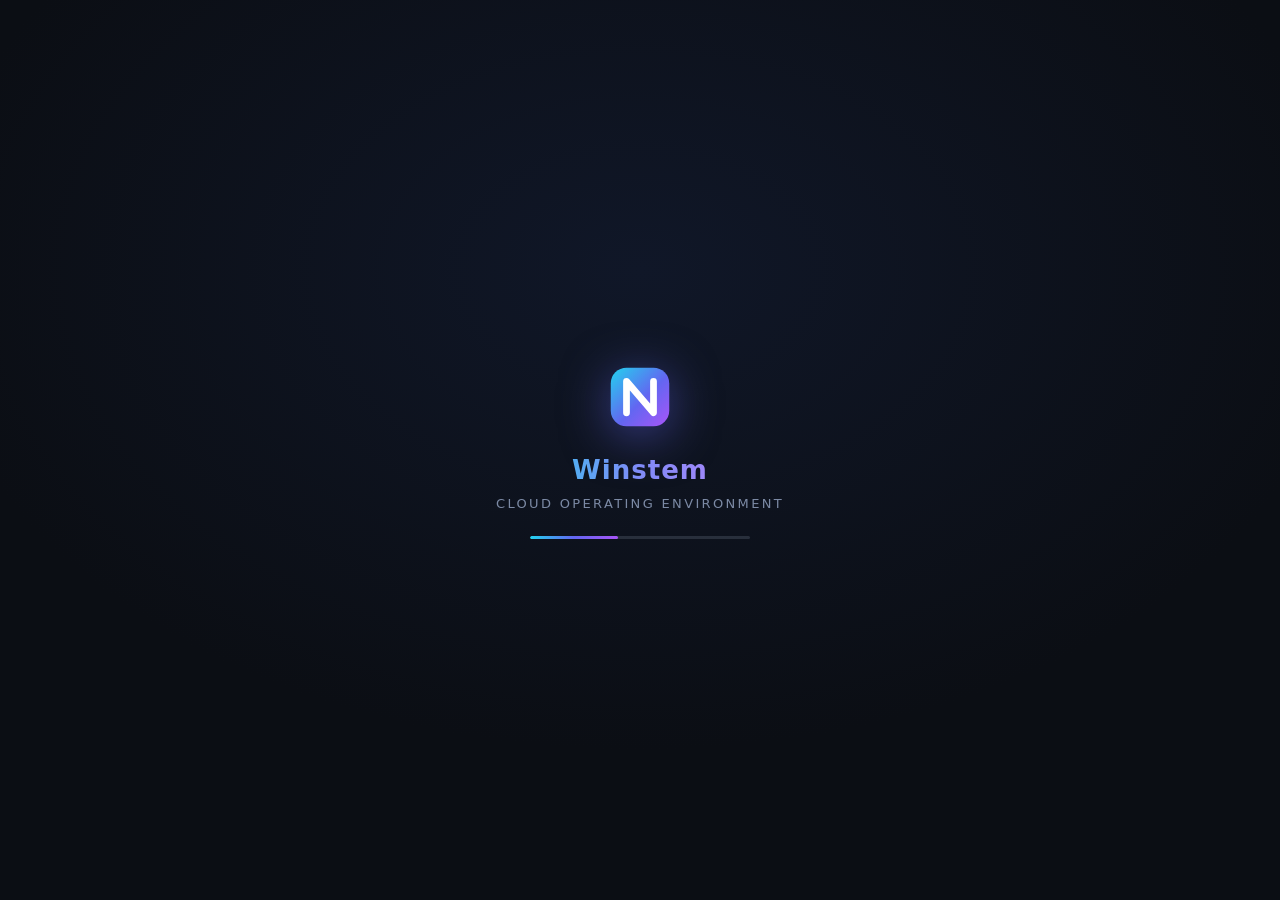
==== index.html @ 9272d093 "Winstem: cloud operating environment (v1.0.0)" ====
<!DOCTYPE html>
<html lang="en" data-theme="dark">
<head>
<meta charset="UTF-8">
<meta name="viewport" content="width=device-width, initial-scale=1.0, viewport-fit=cover">
<meta name="description" content="Winstem — a cloud operating environment running in your browser. Cloud storage, applications, files, settings and synchronization powered by Supabase.">
<meta name="theme-color" content="#0b0e14" id="meta-theme-color">
<title>Winstem — Cloud Operating Environment</title>

<link rel="manifest" href="manifest.json">
<link rel="icon" type="image/svg+xml" href="assets/icons/system/favicon.svg">
<link rel="apple-touch-icon" href="assets/icons/system/icon-192.png">
<meta name="apple-mobile-web-app-capable" content="yes">
<meta name="apple-mobile-web-app-status-bar-style" content="black-translucent">
<meta name="apple-mobile-web-app-title" content="Winstem">

<link rel="stylesheet" href="css/bootstrap.min.css">
<link rel="stylesheet" href="css/bootstrap-icons.css">
<link rel="stylesheet" href="css/winstem.css">
<link rel="stylesheet" href="css/desktop.css">
<link rel="stylesheet" href="css/windows.css">
<link rel="stylesheet" href="css/taskbar.css">
<link rel="stylesheet" href="css/file-manager.css">
<link rel="stylesheet" href="css/applications.css">
<link rel="stylesheet" href="css/settings.css">
<link rel="stylesheet" href="css/notifications.css">
<link rel="stylesheet" href="css/responsive.css">
</head>
<body>

<!-- ══════════════════ BOOT SPLASH ══════════════════ -->
<div id="boot-splash" aria-hidden="true">
  <div class="boot-splash-inner">
    <div class="boot-logo" id="boot-logo">
      <svg viewBox="0 0 64 64" width="72" height="72" role="img" aria-label="Winstem">
        <defs>
          <linearGradient id="boot-grad" x1="0" y1="0" x2="1" y2="1">
            <stop offset="0%" stop-color="#22d3ee"/>
            <stop offset="55%" stop-color="#6366f1"/>
            <stop offset="100%" stop-color="#a855f7"/>
          </linearGradient>
        </defs>
        <rect x="6" y="6" width="52" height="52" rx="14" fill="url(#boot-grad)"/>
        <path d="M20 46V18l24 28V18" fill="none" stroke="#fff" stroke-width="6" stroke-linecap="round" stroke-linejoin="round"/>
      </svg>
    </div>
    <div class="boot-title">Winstem</div>
    <div class="boot-sub">Cloud Operating Environment</div>
    <div class="boot-progress"><div class="boot-progress-bar"></div></div>
  </div>
</div>

<!-- ══════════════════ AUTH VIEW ══════════════════ -->
<div id="auth-view" class="hidden" role="main" aria-label="Winstem sign in">
  <div class="auth-backdrop">
    <div class="auth-card" role="dialog" aria-modal="true" aria-labelledby="auth-title">
      <div class="auth-brand">
        <svg viewBox="0 0 64 64" width="52" height="52" aria-hidden="true">
          <defs>
            <linearGradient id="auth-grad" x1="0" y1="0" x2="1" y2="1">
              <stop offset="0%" stop-color="#22d3ee"/>
              <stop offset="55%" stop-color="#6366f1"/>
              <stop offset="100%" stop-color="#a855f7"/>
            </linearGradient>
          </defs>
          <rect x="6" y="6" width="52" height="52" rx="14" fill="url(#auth-grad)"/>
          <path d="M20 46V18l24 28V18" fill="none" stroke="#fff" stroke-width="6" stroke-linecap="round" stroke-linejoin="round"/>
        </svg>
        <div>
          <div class="auth-name">Winstem</div>
          <div class="auth-tag">Cloud Operating Environment</div>
        </div>
      </div>

      <div id="auth-alert" class="auth-alert hidden" role="alert"></div>

      <!-- Login -->
      <form id="login-form" class="auth-pane" autocomplete="on">
        <h1 id="auth-title">Welcome back</h1>
        <p class="auth-hint">Sign in to access your cloud desktop</p>
        <div class="mb-3">
          <label class="form-label" for="login-email">Email address</label>
          <input type="email" class="form-control" id="login-email" placeholder="you@example.com" required autocomplete="email">
        </div>
        <div class="mb-3">
          <div class="d-flex justify-content-between align-items-center">
            <label class="form-label" for="login-password">Password</label>
            <button type="button" class="auth-link" id="login-forgot-link">Forgot password?</button>
          </div>
          <input type="password" class="form-control" id="login-password" placeholder="Your password" required autocomplete="current-password">
        </div>
        <button type="submit" class="btn btn-primary w-100 btn-auth" id="login-submit">
          <span class="btn-label">Sign in</span><span class="spinner-border spinner-border-sm d-none"></span>
        </button>
        <p class="auth-switch">New to Winstem? <button type="button" class="auth-link" data-auth-pane="register-form">Create an account</button></p>
      </form>

      <!-- Register -->
      <form id="register-form" class="auth-pane hidden" autocomplete="on">
        <h1>Create your account</h1>
        <p class="auth-hint">Your cloud workspace, on every device</p>
        <div class="mb-3">
          <label class="form-label" for="reg-username">Username</label>
          <input type="text" class="form-control" id="reg-username" placeholder="e.g. ada" minlength="3" maxlength="24" pattern="[a-zA-Z0-9_.-]+" required autocomplete="username">
          <div class="form-text">3–24 characters: letters, numbers, . _ -</div>
        </div>
        <div class="mb-3">
          <label class="form-label" for="reg-email">Email address</label>
          <input type="email" class="form-control" id="reg-email" placeholder="you@example.com" required autocomplete="email">
        </div>
        <div class="mb-3">
          <label class="form-label" for="reg-password">Password</label>
          <input type="password" class="form-control" id="reg-password" placeholder="At least 8 characters" minlength="8" required autocomplete="new-password">
        </div>
        <div class="mb-3">
          <label class="form-label" for="reg-confirm">Confirm password</label>
          <input type="password" class="form-control" id="reg-confirm" placeholder="Repeat your password" minlength="8" required autocomplete="new-password">
        </div>
        <button type="submit" class="btn btn-primary w-100 btn-auth" id="register-submit">
          <span class="btn-label">Create account</span><span class="spinner-border spinner-border-sm d-none"></span>
        </button>
        <p class="auth-switch">Already have an account? <button type="button" class="auth-link" data-auth-pane="login-form">Sign in</button></p>
      </form>

      <!-- Forgot password -->
      <form id="forgot-form" class="auth-pane hidden">
        <h1>Reset your password</h1>
        <p class="auth-hint">We'll email you a link to create a new password.</p>
        <div class="mb-3">
          <label class="form-label" for="forgot-email">Email address</label>
          <input type="email" class="form-control" id="forgot-email" placeholder="you@example.com" required autocomplete="email">
        </div>
        <button type="submit" class="btn btn-primary w-100 btn-auth" id="forgot-submit">
          <span class="btn-label">Send reset link</span><span class="spinner-border spinner-border-sm d-none"></span>
        </button>
        <p class="auth-switch"><button type="button" class="auth-link" data-auth-pane="login-form">Back to sign in</button></p>
      </form>

      <!-- Reset password (from email link) -->
      <form id="reset-form" class="auth-pane hidden">
        <h1>Choose a new password</h1>
        <p class="auth-hint">Enter a new password for your account.</p>
        <div class="mb-3">
          <label class="form-label" for="reset-password">New password</label>
          <input type="password" class="form-control" id="reset-password" placeholder="At least 8 characters" minlength="8" required autocomplete="new-password">
        </div>
        <div class="mb-3">
          <label class="form-label" for="reset-confirm">Confirm new password</label>
          <input type="password" class="form-control" id="reset-confirm" placeholder="Repeat password" minlength="8" required autocomplete="new-password">
        </div>
        <button type="submit" class="btn btn-primary w-100 btn-auth" id="reset-submit">
          <span class="btn-label">Update password</span><span class="spinner-border spinner-border-sm d-none"></span>
        </button>
      </form>

      <div class="auth-footer">
        <span id="auth-offline-badge" class="badge text-bg-secondary d-none"><i class="bi bi-wifi-off"></i> Offline</span>
        <span class="auth-version">Winstem v1.0.0</span>
      </div>
    </div>
  </div>
</div>

<!-- ══════════════════ SHARE VIEW ══════════════════ -->
<div id="share-view" class="hidden" role="main" aria-label="Shared file">
  <div class="share-backdrop">
    <div class="share-card">
      <div id="share-body" class="share-body">
        <div class="share-loading text-center p-5">
          <div class="spinner-border text-primary" role="status"><span class="visually-hidden">Loading…</span></div>
        </div>
      </div>
    </div>
  </div>
</div>

<!-- ══════════════════ OPERATING SYSTEM ══════════════════ -->
<div id="os" class="hidden">
  <!-- Desktop -->
  <div id="desktop" role="application" aria-label="Winstem desktop">
    <div id="desktop-icons" class="desktop-icons" aria-label="Desktop icons"></div>
    <div id="desktop-selection" class="desktop-selection hidden"></div>
    <div id="desktop-status" class="desktop-status hidden">
      <span id="desktop-status-text">Synchronizing with cloud…</span>
    </div>
  </div>

  <!-- Window layer -->
  <div id="windows-layer"></div>

  <!-- Snap guides -->
  <div id="snap-guide-left" class="snap-guide hidden"></div>
  <div id="snap-guide-right" class="snap-guide hidden"></div>

  <!-- ═══════════════ TASKBAR ═══════════════ -->
  <div id="taskbar" role="toolbar" aria-label="Taskbar">
    <div class="taskbar-left">
      <button id="start-btn" class="taskbar-btn taskbar-start" aria-label="Start" aria-haspopup="menu">
        <svg viewBox="0 0 64 64" width="26" height="26" aria-hidden="true">
          <defs><linearGradient id="start-grad" x1="0" y1="0" x2="1" y2="1">
            <stop offset="0%" stop-color="#22d3ee"/><stop offset="55%" stop-color="#6366f1"/><stop offset="100%" stop-color="#a855f7"/>
          </linearGradient></defs>
          <rect x="6" y="6" width="52" height="52" rx="14" fill="url(#start-grad)"/>
          <path d="M20 46V18l24 28V18" fill="none" stroke="#fff" stroke-width="6" stroke-linecap="round" stroke-linejoin="round"/>
        </svg>
      </button>
      <button id="taskbar-search-btn" class="taskbar-search-btn" aria-label="Search">
        <i class="bi bi-search"></i><span class="taskbar-search-text">Search</span>
        <kbd class="taskbar-search-kbd" id="search-kbd-hint">Ctrl K</kbd>
      </button>
      <div id="taskbar-pinned" class="taskbar-pinned" role="list" aria-label="Pinned applications"></div>
    </div>
    <div id="taskbar-windows" class="taskbar-windows" role="list" aria-label="Open windows"></div>
    <div class="taskbar-right">
      <div id="tray-actions" class="taskbar-tray">
        <button id="tray-sync" class="tray-item" aria-label="Cloud sync status" title="Cloud sync">
          <i class="bi bi-cloud-check" id="tray-sync-icon"></i>
        </button>
        <button id="tray-network" class="tray-item" aria-label="Network status" title="Online">
          <i class="bi bi-wifi" id="tray-network-icon"></i>
        </button>
        <button id="notif-btn" class="tray-item position-relative" aria-label="Notifications" title="Notifications">
          <i class="bi bi-bell"></i>
          <span id="notif-badge" class="notif-badge hidden">0</span>
        </button>
        <button id="quick-settings-btn" class="tray-item" aria-label="Quick settings" title="Quick settings">
          <i class="bi bi-brightness-high-fill" id="quick-settings-icon"></i>
        </button>
      </div>
      <button id="tray-clock" class="tray-clock" aria-label="Clock">
        <div class="tray-time" id="tray-time">12:00 AM</div>
        <div class="tray-date" id="tray-date">—</div>
      </button>
      <button id="user-btn" class="tray-user" aria-label="User menu" aria-haspopup="menu">
        <span id="user-avatar" class="user-avatar user-avatar-placeholder"><i class="bi bi-person-fill"></i></span>
      </button>
    </div>
  </div>

  <!-- Quick settings panel -->
  <div id="quick-panel" class="quick-panel hidden" role="dialog" aria-label="Quick settings">
    <div class="quick-section">
      <div class="quick-row">
        <span class="quick-label"><i class="bi bi-moon-stars"></i> Appearance</span>
        <div class="btn-group btn-group-sm" role="group" aria-label="Theme">
          <button class="btn btn-outline-secondary quick-theme" data-theme-opt="light" aria-label="Light theme"><i class="bi bi-sun"></i></button>
          <button class="btn btn-outline-secondary quick-theme" data-theme-opt="dark" aria-label="Dark theme"><i class="bi bi-moon"></i></button>
          <button class="btn btn-outline-secondary quick-theme" data-theme-opt="system" aria-label="System theme"><i class="bi bi-circle-half"></i></button>
        </div>
      </div>
      <div class="quick-row">
        <span class="quick-label"><i class="bi bi-brightness-high"></i> UI scale</span>
        <input type="range" class="form-range quick-scale" id="quick-scale" min="0.85" max="1.25" step="0.05" aria-label="Interface scale">
      </div>
      <div class="quick-row">
        <span class="quick-label"><i class="bi bi-wifi"></i> Network</span>
        <span class="quick-value" id="quick-network-value">Online</span>
      </div>
      <div class="quick-row">
        <span class="quick-label"><i class="bi bi-cloud"></i> Cloud sync</span>
        <span class="quick-value" id="quick-sync-value">Idle</span>
      </div>
    </div>
    <button id="quick-all-settings" class="quick-footer">All settings <i class="bi bi-chevron-right"></i></button>
  </div>

  <!-- Start menu -->
  <div id="startmenu" class="startmenu hidden" role="menu" aria-label="Start menu">
    <div class="start-search">
      <i class="bi bi-search"></i>
      <input type="text" id="start-search-input" placeholder="Search apps, files, settings…" aria-label="Search" autocomplete="off">
    </div>
    <div class="start-body">
      <div class="start-section">
        <div class="start-section-title">Pinned</div>
        <div id="start-pinned" class="start-pinned"></div>
      </div>
      <div class="start-section">
        <div class="start-section-title">All apps</div>
        <div id="start-apps" class="start-apps"></div>
      </div>
    </div>
    <div class="start-footer">
      <div class="start-user">
        <span id="start-user-avatar" class="user-avatar user-avatar-placeholder"><i class="bi bi-person-fill"></i></span>
        <span id="start-username">User</span>
      </div>
      <div class="start-footer-actions">
        <button class="taskbar-btn" id="start-power-btn" aria-label="Power" title="Power">
          <i class="bi bi-power"></i>
        </button>
      </div>
    </div>
  </div>

  <!-- Power menu -->
  <div id="power-menu" class="power-menu hidden" role="menu" aria-label="Power options">
    <button class="power-item" data-power="lock"><i class="bi bi-lock"></i> Lock screen</button>
    <button class="power-item" data-power="signout"><i class="bi bi-box-arrow-right"></i> Sign out</button>
    <button class="power-item" data-power="refresh"><i class="bi bi-arrow-clockwise"></i> Reload desktop</button>
  </div>

  <!-- Launcher overlay -->
  <div id="launcher" class="launcher hidden" role="dialog" aria-modal="true" aria-label="Application launcher">
    <div class="launcher-search">
      <i class="bi bi-search"></i>
      <input type="text" id="launcher-input" placeholder="Type to search apps…" autocomplete="off" aria-label="Search applications">
    </div>
    <div class="launcher-grid" id="launcher-grid"></div>
  </div>

  <!-- Notification center -->
  <div id="notif-center" class="notif-center hidden" role="dialog" aria-label="Notification center">
    <div class="notif-center-header">
      <span>Notifications</span>
      <button class="notif-clear" id="notif-clear-all" aria-label="Clear all"><i class="bi bi-trash"></i></button>
    </div>
    <div id="notif-center-list" class="notif-center-list"></div>
  </div>

  <!-- User menu -->
  <div id="user-menu" class="user-menu hidden" role="menu" aria-label="User menu">
    <div class="user-menu-header">
      <span id="user-menu-avatar" class="user-avatar user-avatar-placeholder"><i class="bi bi-person-fill"></i></span>
      <div>
        <div id="user-menu-name">User</div>
        <div id="user-menu-email" class="user-menu-email">—</div>
      </div>
    </div>
    <div class="user-menu-item" data-um="profile"><i class="bi bi-person-gear"></i> Account settings</div>
    <div class="user-menu-item" data-um="appearance"><i class="bi bi-palette"></i> Personalization</div>
    <div class="user-menu-item" data-um="storage"><i class="bi bi-hdd"></i> Storage</div>
    <div class="user-menu-item" data-um="lock"><i class="bi bi-lock"></i> Lock</div>
    <div class="user-menu-item danger" data-um="signout"><i class="bi bi-box-arrow-right"></i> Sign out</div>
  </div>

  <!-- Context menu -->
  <div id="contextmenu" class="context-menu hidden" role="menu"></div>

  <!-- Universal search overlay -->
  <div id="search-overlay" class="search-overlay hidden" role="presentation"></div>
</div>

<!-- Lock screen -->
<div id="lock-screen" class="lock-screen hidden" role="dialog" aria-modal="true" aria-label="Lock screen">
  <div class="lock-inner">
    <div class="lock-logo">
      <svg viewBox="0 0 64 64" width="56" height="56" aria-hidden="true"><defs><linearGradient id="lock-g" x1="0" y1="0" x2="1" y2="1"><stop offset="0%" stop-color="#22d3ee"/><stop offset="55%" stop-color="#6366f1"/><stop offset="100%" stop-color="#a855f7"/></linearGradient></defs><rect x="6" y="6" width="52" height="52" rx="14" fill="url(#lock-g)"/><path d="M20 46V18l24 28V18" fill="none" stroke="#fff" stroke-width="6" stroke-linecap="round" stroke-linejoin="round"/></svg>
    </div>
    <div class="lock-time" id="lock-time">--:--</div>
    <div class="lock-date" id="lock-date">—</div>
    <div class="lock-input-row">
      <input type="password" id="lock-password" class="form-control lock-input" placeholder="Press Enter or click to unlock" aria-label="Unlock">
      <button class="btn btn-light lock-unlock-btn" id="lock-unlock" aria-label="Unlock"><i class="bi bi-arrow-right"></i></button>
    </div>
  </div>
</div>

<!-- Global toast container (works on auth screens too) -->
<div id="toast-container" class="toast-container-winstem" aria-live="polite" aria-atomic="false"></div>

<!-- Bootstrap modal root -->
<div id="modal-root"></div>

<!-- Optional local override config (gitignored). Loaded before config.js is read. -->
<script>
(function () {
  try {
    var s = document.createElement("script");
    s.src = "js/config.local.js";
    s.onerror = function () { /* optional — file may not exist */ };
    document.head.appendChild(s);
  } catch (e) { /* ignore */ }
})();
</script>

<script src="js/config.js"></script>
<script src="js/utils.js"></script>
<script src="js/filetypes.js"></script>
<script src="js/database.js"></script>
<script src="js/notifications.js"></script>
<script src="js/themes.js"></script>
<script src="js/auth.js"></script>
<script src="js/storage.js"></script>
<script src="js/filesystem.js"></script>
<script src="js/sharing.js"></script>
<script src="js/windows.js"></script>
<script src="js/desktop.js"></script>
<script src="js/taskbar.js"></script>
<script src="js/launcher.js"></script>
<script src="js/applications.js"></script>
<script src="js/apps/calculator.js"></script>
<script src="js/apps/editor.js"></script>
<script src="js/apps/media.js"></script>
<script src="js/apps/viewers.js"></script>
<script src="js/apps/notes.js"></script>
<script src="js/apps/files.js"></script>
<script src="js/settings.js"></script>
<script src="js/search.js"></script>
<script src="js/shortcuts.js"></script>
<script src="js/app.js"></script>
</body>
</html>
---- css/winstem.css ----
/* ═══════════════════════════════════════════════════════════
   WINSTEM — Core Design System
   Tokens, themes, base UI, boot splash, auth, share & lock
   screens, context menus, modals, scrollbars.
   ═══════════════════════════════════════════════════════════ */

/* ── Design tokens ────────────────────────────────────────── */
:root {
  --ui-scale: 1;
  --accent: #4f8cff;
  --accent-rgb: 79, 140, 255;
  --accent-soft: rgba(79, 140, 255, 0.14);
  --radius-sm: 6px;
  --radius-md: 10px;
  --radius-lg: 14px;
  --anim-enabled: 1;
  --font-ui: "Segoe UI", system-ui, -apple-system, "Helvetica Neue", Arial, sans-serif;
  --font-mono: "Cascadia Code", "JetBrains Mono", Consolas, "SF Mono", Menlo, monospace;
  --taskbar-h: 48px;
}

/* Light theme */
html[data-theme="light"] {
  --bg: #eef1f6;
  --bg-2: #e3e8f0;
  --surface: rgba(255, 255, 255, 0.92);
  --surface-solid: #ffffff;
  --surface-2: #f3f5f9;
  --text: #1b2433;
  --text-2: #5a6577;
  --text-3: #8a94a6;
  --border: rgba(23, 37, 84, 0.12);
  --border-strong: rgba(23, 37, 84, 0.2);
  --shadow: 0 12px 32px rgba(15, 23, 42, 0.12), 0 2px 8px rgba(15, 23, 42, 0.08);
  --shadow-lg: 0 24px 60px rgba(15, 23, 42, 0.18);
  --glass: rgba(255, 255, 255, 0.72);
  --glass-border: rgba(255, 255, 255, 0.6);
  --hover: rgba(15, 23, 42, 0.06);
  --active: rgba(15, 23, 42, 0.1);
  --taskbar-bg: rgba(238, 241, 246, 0.82);
  --scrim: rgba(15, 23, 42, 0.35);
  --danger: #e11d48;
  --success: #059669;
  --warning: #d97706;
  --code-bg: #f4f6fa;
}

/* Dark theme */
html[data-theme="dark"] {
  --bg: #0b0e14;
  --bg-2: #0f1420;
  --surface: rgba(24, 30, 43, 0.92);
  --surface-solid: #181e2b;
  --surface-2: #1e2634;
  --text: #e7ecf3;
  --text-2: #9aa6b8;
  --text-3: #67748a;
  --border: rgba(148, 163, 184, 0.14);
  --border-strong: rgba(148, 163, 184, 0.26);
  --shadow: 0 12px 32px rgba(0, 0, 0, 0.45), 0 2px 8px rgba(0, 0, 0, 0.35);
  --shadow-lg: 0 24px 60px rgba(0, 0, 0, 0.55);
  --glass: rgba(20, 26, 38, 0.72);
  --glass-border: rgba(148, 163, 184, 0.16);
  --hover: rgba(148, 163, 184, 0.1);
  --active: rgba(148, 163, 184, 0.16);
  --taskbar-bg: rgba(11, 14, 20, 0.78);
  --scrim: rgba(0, 0, 0, 0.55);
  --danger: #fb7185;
  --success: #34d399;
  --warning: #fbbf24;
  --code-bg: #141a26;
}

/* ── Base ─────────────────────────────────────────────────── */
* { box-sizing: border-box; }

html, body {
  height: 100%;
  margin: 0;
  padding: 0;
  overflow: hidden;
  font-family: var(--font-ui);
  font-size: calc(14px * var(--ui-scale));
  color: var(--text);
  background: var(--bg);
  -webkit-font-smoothing: antialiased;
  text-rendering: optimizeLegibility;
}

.hidden { display: none !important; }

::selection { background: rgba(var(--accent-rgb), 0.3); }

button {
  font-family: inherit;
  cursor: pointer;
}
button:focus-visible, a:focus-visible, input:focus-visible, textarea:focus-visible, [tabindex]:focus-visible {
  outline: 2px solid var(--accent);
  outline-offset: 2px;
}

/* Scrollbars */
::-webkit-scrollbar { width: 10px; height: 10px; }
::-webkit-scrollbar-track { background: transparent; }
::-webkit-scrollbar-thumb {
  background: color-mix(in srgb, var(--text-3) 35%, transparent);
  border-radius: 8px;
  border: 2px solid transparent;
  background-clip: padding-box;
}
::-webkit-scrollbar-thumb:hover { background-color: var(--text-3); }
* { scrollbar-width: thin; scrollbar-color: var(--text-3) transparent; }

/* motion */
@media (prefers-reduced-motion: reduce) {
  *, *::before, *::after { animation-duration: 0.01ms !important; transition-duration: 0.01ms !important; }
}

:root[style*="--anim-enabled: 0"] *, :root[style*="--anim-enabled: 0"] *::before, :root[style*="--anim-enabled: 0"] *::after {
  animation-duration: 0.01ms !important;
  transition-duration: 0.01ms !important;
}

/* ── Boot splash ──────────────────────────────────────────── */
#boot-splash {
  position: fixed;
  inset: 0;
  z-index: 10000;
  display: flex;
  align-items: center;
  justify-content: center;
  background: radial-gradient(1200px 800px at 50% 30%, #101728 0%, #0b0e14 60%);
  transition: opacity 0.45s ease;
}
#boot-splash.leaving { opacity: 0; pointer-events: none; }
.boot-splash-inner { text-align: center; }
.boot-logo svg { animation: bootPulse 1.6s ease-in-out infinite; filter: drop-shadow(0 8px 24px rgba(99, 102, 241, 0.5)); }
@keyframes bootPulse {
  0%, 100% { transform: scale(1); }
  50% { transform: scale(1.06); }
}
.boot-title {
  margin-top: 18px;
  font-size: calc(26px * var(--ui-scale));
  font-weight: 700;
  letter-spacing: 0.04em;
  color: #f1f5f9;
  background: linear-gradient(90deg, #22d3ee, #818cf8, #c084fc);
  -webkit-background-clip: text;
  background-clip: text;
  -webkit-text-fill-color: transparent;
}
.boot-sub { margin-top: 4px; color: #7c8aa5; font-size: 13px; letter-spacing: 0.18em; text-transform: uppercase; }
.boot-progress { width: 220px; height: 3px; margin: 22px auto 0; border-radius: 4px; background: rgba(148, 163, 184, 0.2); overflow: hidden; }
.boot-progress-bar { height: 100%; width: 40%; border-radius: 4px; background: linear-gradient(90deg, #22d3ee, #6366f1, #a855f7); animation: bootSlide 1.1s ease-in-out infinite; }
@keyframes bootSlide { 0% { transform: translateX(-100%);} 100% { transform: translateX(350%);} }

/* ── Auth screens ─────────────────────────────────────────── */
.auth-backdrop {
  position: fixed;
  inset: 0;
  display: flex;
  align-items: center;
  justify-content: center;
  background:
    radial-gradient(900px 600px at 15% 10%, rgba(34, 211, 238, 0.16), transparent 60%),
    radial-gradient(900px 700px at 85% 90%, rgba(168, 85, 247, 0.18), transparent 60%),
    radial-gradient(700px 500px at 80% 10%, rgba(99, 102, 241, 0.14), transparent 55%),
    var(--bg);
  padding: 20px;
  overflow: auto;
}
.auth-card {
  width: min(420px, 100%);
  background: var(--surface);
  border: 1px solid var(--border);
  border-radius: var(--radius-lg);
  box-shadow: var(--shadow-lg);
  padding: 34px 34px 22px;
  backdrop-filter: blur(18px);
}
.auth-brand { display: flex; align-items: center; gap: 14px; margin-bottom: 26px; }
.auth-name { font-size: 20px; font-weight: 700; }
.auth-tag { font-size: 12px; color: var(--text-3); letter-spacing: 0.05em; }
.auth-pane h1 { font-size: 22px; font-weight: 700; margin: 0 0 6px; }
.auth-hint { color: var(--text-2); font-size: 13px; margin-bottom: 22px; }
.auth-pane .form-label { font-size: 12.5px; font-weight: 600; color: var(--text-2); margin-bottom: 5px; }
.auth-pane .form-control {
  background: var(--surface-2);
  border: 1px solid var(--border);
  color: var(--text);
  border-radius: var(--radius-sm);
  padding: 10px 12px;
  font-size: 14px;
}
.auth-pane .form-control:focus { border-color: var(--accent); box-shadow: 0 0 0 3px var(--accent-soft); background: var(--surface-solid); }
.btn-auth { padding: 10px 12px; border-radius: var(--radius-sm); font-weight: 600; }
.btn-auth .spinner-border { margin-left: 8px; vertical-align: middle; }
.auth-switch { margin: 18px 0 0; font-size: 13px; color: var(--text-2); text-align: center; }
.auth-link {
  background: none; border: none; padding: 0;
  color: var(--accent); font-size: inherit; text-decoration: none;
}
.auth-link:hover { text-decoration: underline; }
.auth-alert {
  margin-bottom: 16px; padding: 10px 14px; border-radius: var(--radius-sm);
  font-size: 13px; border: 1px solid;
}
.auth-alert.error { color: var(--danger); background: color-mix(in srgb, var(--danger) 10%, transparent); border-color: color-mix(in srgb, var(--danger) 35%, transparent); }
.auth-alert.success { color: var(--success); background: color-mix(in srgb, var(--success) 10%, transparent); border-color: color-mix(in srgb, var(--success) 35%, transparent); }
.auth-alert.warn { color: var(--warning); background: color-mix(in srgb, var(--warning) 10%, transparent); border-color: color-mix(in srgb, var(--warning) 35%, transparent); }
.auth-footer { display: flex; justify-content: space-between; align-items: center; margin-top: 22px; padding-top: 16px; border-top: 1px solid var(--border); }
.auth-version { font-size: 11.5px; color: var(--text-3); }

/* ── Share landing ────────────────────────────────────────── */
.share-backdrop {
  position: fixed; inset: 0;
  display: flex; align-items: center; justify-content: center;
  background: radial-gradient(1000px 700px at 50% 20%, rgba(99, 102, 241, 0.14), transparent 60%), var(--bg);
  padding: 20px; overflow: auto;
}
.share-card {
  width: min(560px, 100%);
  background: var(--surface);
  border: 1px solid var(--border);
  border-radius: var(--radius-lg);
  box-shadow: var(--shadow-lg);
  padding: 34px;
}
.share-hero { text-align: center; padding: 12px 0 8px; }
.share-icon { font-size: 3.2rem; }
.share-name { font-size: 19px; font-weight: 700; margin-top: 8px; word-break: break-all; }
.share-meta { color: var(--text-2); font-size: 13px; margin-top: 4px; }
.share-actions { display: flex; justify-content: center; gap: 10px; margin: 22px 0; flex-wrap: wrap; }
.share-preview { border: 1px solid var(--border); border-radius: var(--radius-md); overflow: hidden; background: var(--surface-2); }
.share-preview img { width: 100%; max-height: 340px; object-fit: contain; display: block; }
.share-preview video { width: 100%; max-height: 340px; display: block; }
.share-preview audio { width: 100%; display: block; }
.share-preview iframe { width: 100%; height: 420px; border: 0; display: block; }
.share-preview pre { margin: 0; padding: 16px; font-family: var(--font-mono); font-size: 12px; white-space: pre-wrap; max-height: 340px; overflow: auto; color: var(--text-2); }
.share-preview-loading { display: flex; align-items: center; justify-content: center; padding: 40px; }
.share-preview-none { text-align: center; color: var(--text-3); font-size: 13px; padding: 26px; }
.share-foot { display: flex; align-items: center; justify-content: center; gap: 6px; color: var(--text-3); font-size: 12px; margin-top: 20px; }
.share-error { text-align: center; padding: 30px 10px; }
.share-error i { font-size: 3rem; color: var(--warning); }
.share-error-title { font-size: 18px; font-weight: 700; margin-top: 10px; }
.share-error-msg { color: var(--text-2); font-size: 13px; margin-top: 4px; }

/* ── Lock screen ──────────────────────────────────────────── */
.lock-screen {
  position: fixed; inset: 0; z-index: 9000;
  display: flex; align-items: center; justify-content: center;
  background: radial-gradient(1000px 700px at 50% 25%, rgba(99, 102, 241, 0.18), transparent 60%), var(--bg);
  backdrop-filter: blur(8px);
}
.lock-inner { text-align: center; width: min(380px, 90%); }
.lock-time { font-size: calc(52px * var(--ui-scale)); font-weight: 700; letter-spacing: 0.02em; margin-top: 16px; }
.lock-date { color: var(--text-2); font-size: 15px; margin-bottom: 26px; }
.lock-input-row { display: flex; gap: 8px; }
.lock-input { background: var(--surface); border: 1px solid var(--border); color: var(--text); border-radius: var(--radius-md); padding: 12px 14px; }
.lock-input:focus { border-color: var(--accent); box-shadow: 0 0 0 3px var(--accent-soft); }
.lock-unlock-btn { border-radius: var(--radius-md); padding: 0 16px; }

/* ── Context menu ─────────────────────────────────────────── */
.context-menu {
  position: fixed; z-index: 9500; min-width: 220px; max-width: 300px;
  background: var(--surface-solid);
  border: 1px solid var(--border);
  border-radius: var(--radius-md);
  box-shadow: var(--shadow-lg);
  padding: 6px;
  animation: menuIn 0.12s ease;
}
@keyframes menuIn { from { opacity: 0; transform: translateY(-4px) scale(0.98); } to { opacity: 1; transform: none; } }
.context-item {
  display: flex; align-items: center; gap: 10px; width: 100%;
  background: none; border: none; padding: 7px 10px;
  font-size: 13px; color: var(--text); border-radius: 6px; text-align: left;
}
.context-item:hover:not(.disabled) { background: var(--accent-soft); }
.context-item.danger { color: var(--danger); }
.context-item.danger:hover { background: color-mix(in srgb, var(--danger) 12%, transparent); }
.context-item.disabled { opacity: 0.45; cursor: default; }
.context-item i { width: 16px; text-align: center; font-size: 13px; opacity: 0.85; }
.context-icongap { width: 16px; }
.context-kbd { margin-left: auto; font-size: 11px; color: var(--text-3); border: 1px solid var(--border); border-radius: 4px; padding: 0 5px; background: var(--surface-2); }
.context-sep { height: 1px; margin: 5px 8px; background: var(--border); }

/* ── Empty / error states ─────────────────────────────────── */
.win-empty {
  height: 100%; display: flex; flex-direction: column; align-items: center; justify-content: center;
  gap: 8px; color: var(--text-3); text-align: center; padding: 30px;
}
.win-empty i { font-size: 3rem; opacity: 0.6; }
.win-empty p { margin: 0; font-size: 14px; }

/* ── Bootstrap overrides ──────────────────────────────────── */
.win-modal .modal-content {
  background: var(--surface-solid);
  border: 1px solid var(--border);
  border-radius: var(--radius-lg);
  color: var(--text);
  box-shadow: var(--shadow-lg);
}
.win-modal .modal-header { border-bottom-color: var(--border); padding: 16px 20px; }
.win-modal .modal-title { font-size: 15px; font-weight: 700; }
.win-modal .modal-body { padding: 18px 20px; font-size: 13.5px; }
.win-modal .modal-footer { border-top-color: var(--border); padding: 12px 20px; }
.win-modal .btn-close { filter: none; }
html[data-theme="dark"] .win-modal .btn-close { filter: invert(1); }
.win-modal .form-control, .win-modal .form-select {
  background: var(--surface-2); border-color: var(--border); color: var(--text); font-size: 13px;
}
.win-modal .form-control:focus, .win-modal .form-select:focus { border-color: var(--accent); box-shadow: 0 0 0 3px var(--accent-soft); }
.modal-backdrop { background-color: #000; }
.dropdown-menu {
  background: var(--surface-solid);
  border: 1px solid var(--border);
  border-radius: var(--radius-md);
  box-shadow: var(--shadow-lg);
  font-size: 13px;
}
.dropdown-menu .dropdown-item { color: var(--text); }
.dropdown-menu .dropdown-item:hover { background: var(--accent-soft); color: var(--text); }
.dropdown-menu .dropdown-divider { border-color: var(--border); }

/* generic file dialog */
.generic-file { text-align: center; padding: 10px 0 6px; }
.generic-file-icon { display: inline-block; }
.generic-file-name { font-size: 16px; font-weight: 600; margin-top: 8px; word-break: break-all; }
.generic-file-meta { color: var(--text-2); font-size: 12.5px; margin-top: 2px; }
.generic-file-note { color: var(--text-3); font-size: 12.5px; max-width: 380px; margin: 14px auto 0; }

/* properties dialog */
.prop-hero { display: flex; align-items: center; gap: 14px; margin-bottom: 16px; }
.prop-icon { font-size: 2.2rem; }
.prop-name { font-size: 15px; font-weight: 600; word-break: break-all; }
.prop-type { font-size: 12px; color: var(--text-3); }
.prop-grid { display: flex; flex-direction: column; }
.prop-row { display: flex; justify-content: space-between; gap: 16px; padding: 7px 0; border-bottom: 1px solid var(--border); font-size: 12.5px; }
.prop-row:last-child { border-bottom: 0; }
.prop-row span:first-child { color: var(--text-3); }
.prop-row span:last-child { text-align: right; word-break: break-all; }
.prop-mono { font-family: var(--font-mono); font-size: 11px; }

/* share dialog */
.share-dialog { font-size: 13px; }
.sd-section-title { font-size: 12px; font-weight: 700; text-transform: uppercase; letter-spacing: 0.06em; color: var(--text-3); margin: 14px 0 8px; }
.sd-section-title:first-child { margin-top: 0; }
.sd-link-row { display: flex; gap: 8px; flex-wrap: wrap; }
.sd-link-row .sd-perm { flex: 1 1 110px; }
.sd-link-row .sd-expiry { flex: 1 1 100px; }
.sd-share-row { display: flex; align-items: center; gap: 10px; padding: 9px 0; border-bottom: 1px solid var(--border); }
.sd-share-row:last-child { border-bottom: 0; }
.sd-share-icon { font-size: 1.1rem; color: var(--accent); }
.sd-share-info { flex: 1; min-width: 0; }
.sd-share-url { font-size: 12.5px; font-weight: 600; word-break: break-all; }
.sd-share-meta { font-size: 11.5px; color: var(--text-3); }
.sd-share-actions { display: flex; gap: 6px; }
.sd-empty { color: var(--text-3); font-size: 12.5px; padding: 6px 0; }
.sd-people-row { display: flex; gap: 8px; flex-wrap: wrap; }
.sd-people-row input { flex: 1 1 160px; }
.sd-people-row .sd-perm2 { flex: 0 0 130px; }

/* folder picker */
.folder-picker { font-size: 13px; }
.folder-picker-path {
  display: flex; align-items: center; gap: 8px;
  padding: 9px 12px; margin-bottom: 10px;
  background: var(--surface-2); border: 1px solid var(--border); border-radius: var(--radius-sm);
  font-weight: 600; font-size: 12.5px;
}
.folder-picker-list { max-height: 260px; overflow: auto; }
.fp-row { display: flex; align-items: center; gap: 10px; padding: 8px 10px; border-radius: 6px; cursor: pointer; }
.fp-row:hover { background: var(--hover); }
.fp-loading, .fp-empty { padding: 14px; text-align: center; color: var(--text-3); }

/* storage dashboard */
.storage-dash { padding: 4px 2px; }
.sd-hero { padding: 14px; border-radius: var(--radius-md); background: var(--surface-2); border: 1px solid var(--border); }
.sd-title { font-size: 12.5px; font-weight: 700; text-transform: uppercase; letter-spacing: 0.06em; color: var(--text-2); }
.sd-total { font-size: 26px; font-weight: 700; margin: 6px 0; }
.sd-of { font-size: 13px; font-weight: 500; color: var(--text-3); }
.sd-progress { height: 8px; border-radius: 6px; background: var(--bg-2); }
.sd-progress .progress-bar { background: linear-gradient(90deg, var(--accent), #a855f7); border-radius: 6px; }
.sd-files { font-size: 12px; color: var(--text-3); margin-top: 6px; }
.sd-list { display: flex; flex-direction: column; gap: 4px; margin-top: 14px; }
.sd-row { display: flex; align-items: center; gap: 12px; padding: 6px 2px; }
.sd-label { flex: 0 0 110px; display: flex; align-items: center; gap: 8px; font-size: 12.5px; }
.sd-bar { flex: 1; height: 6px; border-radius: 4px; background: var(--bg-2); overflow: hidden; }
.sd-bar-fill { height: 100%; border-radius: 4px; transition: width 0.4s ease; }
.sd-val { flex: 0 0 62px; text-align: right; font-size: 12px; color: var(--text-2); }

/* ── Universal search overlay ─────────────────────────────── */
.search-overlay {
  position: fixed;
  inset: 0;
  z-index: 850;
  background: rgba(5, 8, 14, 0.55);
  backdrop-filter: blur(24px) saturate(1.2);
  -webkit-backdrop-filter: blur(24px) saturate(1.2);
  display: flex;
  justify-content: center;
  padding-top: 12vh;
  animation: fadeIn 0.16s ease;
}
.search-panel {
  width: min(640px, calc(100vw - 28px));
  max-height: 70vh;
  display: flex;
  flex-direction: column;
  background: var(--surface-solid);
  border: 1px solid var(--border-strong);
  border-radius: var(--radius-lg);
  box-shadow: var(--shadow-lg);
  overflow: hidden;
}
.search-input-wrap {
  display: flex;
  align-items: center;
  gap: 12px;
  padding: 14px 18px;
  border-bottom: 1px solid var(--border);
}
.search-input-wrap > i { color: var(--accent); font-size: 1.1rem; }
.search-input-wrap input {
  flex: 1;
  background: none;
  border: none;
  outline: none;
  color: var(--text);
  font-size: 15px;
}
.search-input-wrap kbd {
  font-family: inherit;
  font-size: 11px;
  color: var(--text-3);
  border: 1px solid var(--border);
  border-radius: 5px;
  padding: 2px 8px;
  background: var(--surface-2);
}
.search-results { overflow: auto; padding: 8px; }
.search-group-title {
  font-size: 10.5px;
  font-weight: 700;
  text-transform: uppercase;
  letter-spacing: 0.08em;
  color: var(--text-3);
  padding: 10px 10px 5px;
}
.search-item {
  display: flex;
  align-items: center;
  gap: 12px;
  width: 100%;
  padding: 9px 12px;
  background: none;
  border: none;
  border-radius: 9px;
  color: var(--text);
  text-align: left;
  transition: background 0.1s ease;
}
.search-item:hover, .search-item.active { background: var(--accent-soft); }
.search-item-icon { font-size: 1.3rem; width: 26px; text-align: center; flex-shrink: 0; }
.search-item-text { display: flex; flex-direction: column; min-width: 0; }
.search-item-title { font-size: 13px; font-weight: 600; overflow: hidden; text-overflow: ellipsis; white-space: nowrap; }
.search-item-sub { font-size: 11px; color: var(--text-3); }
.search-empty { text-align: center; color: var(--text-3); padding: 46px 16px; font-size: 13.5px; }
.search-empty i { font-size: 2.4rem; display: block; margin-bottom: 10px; opacity: 0.5; }
.search-empty-hint { font-size: 12px; margin-top: 6px; opacity: 0.8; }

/* desktop drop target */
#desktop.drop-target::after {
  content: "Drop to upload to Home";
  position: fixed; inset: 0;
  display: flex; align-items: center; justify-content: center;
  background: color-mix(in srgb, var(--accent) 18%, transparent);
  color: #fff; font-size: 20px; font-weight: 700; letter-spacing: 0.04em;
  border: 2px dashed var(--accent);
  pointer-events: none; z-index: 500;
}
---- css/desktop.css ----
/* ═══════════════════════════════════════════════════════════
   WINSTEM — Desktop
   ═══════════════════════════════════════════════════════════ */

#desktop {
  position: fixed;
  inset: 0 0 var(--taskbar-h) 0;
  background-size: cover;
  background-position: center;
  background-color: #0b0e14;
  transition: background-image 0.5s ease;
  overflow: hidden;
  user-select: none;
  -webkit-user-select: none;
}

/* subtle vignette for depth */
#desktop::before {
  content: "";
  position: absolute;
  inset: 0;
  pointer-events: none;
  background: radial-gradient(120% 90% at 50% 10%, transparent 55%, rgba(0, 0, 0, 0.28) 100%);
}

/* ── Desktop icons ────────────────────────────────────────── */
.desktop-icons {
  position: absolute;
  inset: 0;
  padding: 10px;
}

.desktop-icon {
  position: absolute;
  top: 0;
  left: 0;
  width: 88px;
  height: 92px;
  display: flex;
  flex-direction: column;
  align-items: center;
  gap: 4px;
  padding: 8px 4px 6px;
  border-radius: var(--radius-md);
  cursor: default;
  transition: background 0.12s ease;
}
.desktop-icon:hover { background: rgba(255, 255, 255, 0.08); }
.desktop-icon.selected { background: rgba(var(--accent-rgb), 0.28); box-shadow: inset 0 0 0 1px rgba(var(--accent-rgb), 0.6); }

.desktop-icon-glyph {
  width: 48px;
  height: 48px;
  display: flex;
  align-items: center;
  justify-content: center;
  font-size: 2.3rem;
  color: #fff;
  filter: drop-shadow(0 4px 10px rgba(0, 0, 0, 0.45));
  pointer-events: none;
}
.desktop-icon-glyph i { font-size: 2.2rem; }
.desktop-icon-glyph svg { border-radius: 10px; }

.desktop-icon-label {
  max-width: 84px;
  font-size: 11.5px;
  line-height: 1.25;
  color: #f1f5f9;
  text-align: center;
  padding: 2px 5px;
  border-radius: 4px;
  text-shadow: 0 1px 3px rgba(0, 0, 0, 0.8);
  overflow: hidden;
  display: -webkit-box;
  -webkit-line-clamp: 2;
  -webkit-box-orient: vertical;
  word-break: break-word;
  background: rgba(0, 0, 0, 0.22);
}
html[data-theme="light"] .desktop-icon-label { color: #0f172a; background: rgba(255, 255, 255, 0.65); text-shadow: none; }

/* ── Selection rectangle ──────────────────────────────────── */
.desktop-selection {
  position: fixed;
  border: 1px solid var(--accent);
  background: var(--accent-soft);
  border-radius: 3px;
  pointer-events: none;
  z-index: 300;
}

/* ── Desktop status bar ───────────────────────────────────── */
.desktop-status {
  position: absolute;
  left: 50%;
  top: 18px;
  transform: translateX(-50%);
  display: flex;
  align-items: center;
  gap: 8px;
  padding: 7px 16px;
  background: var(--glass);
  border: 1px solid var(--glass-border);
  border-radius: 999px;
  backdrop-filter: blur(14px);
  font-size: 12.5px;
  color: var(--text);
  box-shadow: var(--shadow);
  z-index: 200;
  animation: statusIn 0.25s ease;
}
@keyframes statusIn { from { opacity: 0; transform: translate(-50%, -8px); } to { opacity: 1; transform: translate(-50%, 0); } }
.desktop-status i { color: var(--success); }
---- css/windows.css ----
/* ═══════════════════════════════════════════════════════════
   WINSTEM — Window Manager
   ═══════════════════════════════════════════════════════════ */

#windows-layer {
  position: fixed;
  inset: 0 0 var(--taskbar-h) 0;
  z-index: 400;
  pointer-events: none;
}
#windows-layer .win-window { pointer-events: auto; }

.win-window {
  position: absolute;
  min-width: 300px;
  min-height: 200px;
  display: flex;
  flex-direction: column;
  background: var(--surface);
  border: 1px solid var(--border-strong);
  border-radius: var(--radius-md);
  box-shadow: var(--shadow-lg);
  overflow: hidden;
  transition: box-shadow 0.15s ease, border-color 0.15s ease;
}
.win-window.focused {
  box-shadow: 0 24px 70px rgba(0, 0, 0, 0.5), 0 0 0 1px color-mix(in srgb, var(--accent) 45%, transparent);
  border-color: color-mix(in srgb, var(--accent) 55%, transparent);
}
html[data-theme="light"] .win-window.focused {
  box-shadow: 0 24px 60px rgba(15, 23, 42, 0.22), 0 0 0 1px color-mix(in srgb, var(--accent) 55%, transparent);
}
.win-window.closing { opacity: 0; transform: scale(0.96); transition: opacity 0.16s ease, transform 0.16s ease; }
.win-window.minimized { display: none; }
.win-window.maximized { border-radius: 0; border: 0; }
.win-window.fullscreen {
  position: fixed !important;
  inset: 0 0 var(--taskbar-h) 0 !important;
  width: 100% !important;
  height: auto !important;
  border-radius: 0;
  z-index: 5000 !important;
}

/* ── Titlebar ─────────────────────────────────────────────── */
.win-titlebar {
  display: flex;
  align-items: center;
  justify-content: space-between;
  height: 38px;
  flex: 0 0 38px;
  padding: 0 6px 0 14px;
  background: color-mix(in srgb, var(--surface-2) 88%, transparent);
  border-bottom: 1px solid var(--border);
  touch-action: none;
}
html[data-theme="light"] .win-titlebar { background: color-mix(in srgb, #f8fafc 90%, transparent); }
.win-window.focused .win-titlebar { background: var(--surface-2); }
.win-title {
  display: flex;
  align-items: center;
  gap: 8px;
  min-width: 0;
  flex: 1;
  font-size: 12.5px;
  font-weight: 600;
  color: var(--text-2);
  user-select: none;
}
.win-window.focused .win-title { color: var(--text); }
.win-title-icon { display: flex; }
.win-title-icon i { font-size: 14px; color: var(--accent); }
.win-title-text { white-space: nowrap; overflow: hidden; text-overflow: ellipsis; }

.win-controls { display: flex; gap: 2px; }
.win-ctrl {
  width: 40px;
  height: 30px;
  display: flex;
  align-items: center;
  justify-content: center;
  background: none;
  border: none;
  border-radius: 6px;
  color: var(--text-2);
  font-size: 13px;
  transition: background 0.12s ease, color 0.12s ease;
}
.win-ctrl:hover { background: var(--hover); color: var(--text); }
.win-ctrl.win-close:hover { background: #e81123; color: #fff; }

/* ── Content ──────────────────────────────────────────────── */
.win-content {
  flex: 1;
  min-height: 0;
  overflow: hidden;
  position: relative;
  background: var(--surface-solid);
}

/* ── Resize handles ───────────────────────────────────────── */
.win-resize-handle { position: absolute; z-index: 20; }
.win-resize-handle.n, .win-resize-handle.s { left: 8px; right: 8px; height: 6px; cursor: ns-resize; }
.win-resize-handle.e, .win-resize-handle.w { top: 8px; bottom: 8px; width: 6px; cursor: ew-resize; }
.win-resize-handle.nw, .win-resize-handle.se { width: 12px; height: 12px; cursor: nwse-resize; }
.win-resize-handle.ne, .win-resize-handle.sw { width: 12px; height: 12px; cursor: nesw-resize; }
.win-resize-handle.n, .win-resize-handle.ne, .win-resize-handle.nw { top: 0; }
.win-resize-handle.s, .win-resize-handle.se, .win-resize-handle.sw { bottom: 0; }
.win-resize-handle.e, .win-resize-handle.ne, .win-resize-handle.se { right: 0; }
.win-resize-handle.w, .win-resize-handle.nw, .win-resize-handle.sw { left: 0; }

/* ── Snap guides ──────────────────────────────────────────── */
.snap-guide {
  position: fixed;
  z-index: 350;
  background: color-mix(in srgb, var(--accent) 30%, transparent);
  border: 2px solid var(--accent);
  border-radius: var(--radius-md);
  pointer-events: none;
  transition: opacity 0.1s ease;
}
#snap-guide-left { left: 6px; top: 6px; bottom: calc(var(--taskbar-h) + 6px); width: calc(50% - 12px); }
#snap-guide-right { right: 6px; top: 6px; bottom: calc(var(--taskbar-h) + 6px); width: calc(50% - 12px); }
#snap-guide-top { left: 6px; right: 6px; top: 6px; height: calc(50% - 12px); }

/* snap window styles */
.win-window.snap-left, .win-window.snap-right { border-radius: var(--radius-md); }
---- css/taskbar.css ----
/* ═══════════════════════════════════════════════════════════
   WINSTEM — Taskbar, Start Menu, Launcher, Flyouts
   ═══════════════════════════════════════════════════════════ */

/* ── Taskbar ──────────────────────────────────────────────── */
#taskbar {
  position: fixed;
  left: 0;
  right: 0;
  bottom: 0;
  height: var(--taskbar-h);
  display: flex;
  align-items: center;
  padding: 0 10px;
  background: var(--taskbar-bg);
  border-top: 1px solid var(--border);
  backdrop-filter: blur(20px) saturate(1.4);
  -webkit-backdrop-filter: blur(20px) saturate(1.4);
  z-index: 600;
  gap: 6px;
}

.taskbar-left, .taskbar-right { display: flex; align-items: center; gap: 4px; flex-shrink: 0; }
.taskbar-windows {
  flex: 1;
  display: flex;
  align-items: center;
  justify-content: center;
  gap: 6px;
  overflow: hidden;
  padding: 0 8px;
}

.taskbar-btn {
  width: 40px;
  height: 40px;
  display: flex;
  align-items: center;
  justify-content: center;
  background: none;
  border: none;
  border-radius: 10px;
  color: var(--text);
  transition: background 0.14s ease, transform 0.1s ease;
}
.taskbar-btn:hover { background: var(--hover); }
.taskbar-btn:active { transform: scale(0.92); }

.taskbar-start svg { filter: drop-shadow(0 2px 6px rgba(99, 102, 241, 0.4)); }

.taskbar-search-btn {
  display: flex;
  align-items: center;
  gap: 10px;
  height: 34px;
  padding: 0 10px;
  border-radius: 999px;
  border: 1px solid var(--border);
  background: var(--surface-2);
  color: var(--text-3);
  font-size: 12.5px;
  min-width: 120px;
  transition: background 0.14s ease, border-color 0.14s ease;
}
.taskbar-search-btn:hover { background: var(--hover); border-color: var(--border-strong); }
.taskbar-search-kbd {
  margin-left: auto;
  font-family: inherit;
  font-size: 10.5px;
  color: var(--text-3);
  border: 1px solid var(--border);
  border-radius: 5px;
  padding: 1px 6px;
  background: var(--surface-solid);
}

/* pinned & window buttons */
.taskbar-app-btn {
  position: relative;
  display: flex;
  align-items: center;
  justify-content: center;
  height: 40px;
  min-width: 40px;
  padding: 0 10px;
  gap: 8px;
  background: none;
  border: none;
  border-radius: 10px;
  color: var(--text);
  font-size: 17px;
  transition: background 0.14s ease;
}
.taskbar-app-btn:hover { background: var(--hover); }
.taskbar-app-btn i { pointer-events: none; }
.taskbar-app-btn .win-btn-title {
  font-size: 12px;
  font-weight: 500;
  max-width: 120px;
  white-space: nowrap;
  overflow: hidden;
  text-overflow: ellipsis;
  pointer-events: none;
}
.taskbar-app-btn::after {
  content: "";
  position: absolute;
  bottom: 3px;
  left: 50%;
  transform: translateX(-50%);
  width: 6px;
  height: 3px;
  border-radius: 3px;
  background: var(--accent);
  opacity: 0;
  transition: opacity 0.14s ease;
}
.taskbar-app-btn.minimized::after { opacity: 0.35; }
.taskbar-app-btn:hover::after { opacity: 1; }
.taskbar-app-btn[data-wid].minimized { opacity: 0.55; }

/* tray */
.taskbar-tray { display: flex; align-items: center; gap: 2px; }
.tray-item {
  width: 34px;
  height: 34px;
  display: flex;
  align-items: center;
  justify-content: center;
  background: none;
  border: none;
  border-radius: 8px;
  color: var(--text-2);
  font-size: 15px;
  transition: background 0.14s ease;
}
.tray-item:hover { background: var(--hover); color: var(--text); }
.tray-item.offline { color: var(--danger); }
.sync-spin { animation: syncSpin 1.2s linear infinite; }
@keyframes syncSpin { to { transform: rotate(360deg); } }

.tray-clock {
  display: flex;
  flex-direction: column;
  align-items: flex-end;
  padding: 4px 10px;
  margin-left: 4px;
  background: none;
  border: none;
  border-radius: 8px;
  line-height: 1.2;
  transition: background 0.14s ease;
}
.tray-clock:hover { background: var(--hover); }
.tray-time { font-size: 12px; font-weight: 600; color: var(--text); }
.tray-date { font-size: 10.5px; color: var(--text-3); }

.tray-user { padding: 3px; }
.user-avatar {
  width: 32px;
  height: 32px;
  border-radius: 50%;
  display: flex;
  align-items: center;
  justify-content: center;
  background: linear-gradient(135deg, #22d3ee, #6366f1, #a855f7);
  color: #fff;
  font-size: 14px;
  overflow: hidden;
  box-shadow: 0 2px 8px rgba(99, 102, 241, 0.4);
}
.user-avatar img { width: 100%; height: 100%; object-fit: cover; }
.user-avatar-initial { font-weight: 700; font-size: 14px; }

/* ── Flyouts base ─────────────────────────────────────────── */
#startmenu, #notif-center, #user-menu, #quick-panel, #power-menu {
  position: fixed;
  z-index: 700;
  background: var(--surface);
  border: 1px solid var(--border);
  box-shadow: var(--shadow-lg);
  backdrop-filter: blur(24px) saturate(1.4);
  -webkit-backdrop-filter: blur(24px) saturate(1.4);
  animation: flyoutIn 0.16s ease;
}
@keyframes flyoutIn { from { opacity: 0; transform: translateY(8px) scale(0.98); } to { opacity: 1; transform: none; } }

/* ── Start menu ───────────────────────────────────────────── */
#startmenu {
  left: 10px;
  bottom: calc(var(--taskbar-h) + 10px);
  width: min(560px, calc(100vw - 20px));
  max-height: 640px;
  border-radius: var(--radius-lg);
  padding: 14px;
  display: flex;
  flex-direction: column;
  gap: 12px;
  overflow: hidden;
}
.start-search {
  display: flex;
  align-items: center;
  gap: 10px;
  padding: 9px 14px;
  border-radius: 999px;
  background: var(--surface-2);
  border: 1px solid var(--border);
}
.start-search i { color: var(--text-3); }
.start-search input {
  flex: 1;
  background: none;
  border: none;
  outline: none;
  color: var(--text);
  font-size: 13px;
}
.start-search input::placeholder { color: var(--text-3); }
.start-body { overflow: auto; }
.start-section { margin-bottom: 14px; }
.start-section-title {
  font-size: 11px;
  font-weight: 700;
  text-transform: uppercase;
  letter-spacing: 0.08em;
  color: var(--text-3);
  margin-bottom: 8px;
  padding: 0 6px;
}
.start-pinned {
  display: grid;
  grid-template-columns: repeat(auto-fill, minmax(84px, 1fr));
  gap: 4px;
}
.start-app-tile {
  display: flex;
  flex-direction: column;
  align-items: center;
  gap: 6px;
  padding: 12px 4px 10px;
  background: none;
  border: none;
  border-radius: var(--radius-md);
  color: var(--text);
  transition: background 0.12s ease;
}
.start-app-tile:hover { background: var(--hover); }
.start-app-glyph {
  width: 44px;
  height: 44px;
  display: flex;
  align-items: center;
  justify-content: center;
  border-radius: 12px;
  background: linear-gradient(135deg, color-mix(in srgb, var(--accent) 75%, #22d3ee), color-mix(in srgb, var(--accent) 75%, #a855f7));
  color: #fff;
  font-size: 1.35rem;
  box-shadow: 0 4px 12px color-mix(in srgb, var(--accent) 40%, transparent);
}
.start-app-name { font-size: 11.5px; text-align: center; max-width: 80px; overflow: hidden; text-overflow: ellipsis; white-space: nowrap; }
.start-empty { color: var(--text-3); font-size: 12px; padding: 12px; text-align: center; }
.start-apps { display: flex; flex-direction: column; }
.start-app-row {
  display: flex;
  align-items: center;
  gap: 12px;
  padding: 7px 10px;
  background: none;
  border: none;
  border-radius: 8px;
  color: var(--text);
  font-size: 13px;
  text-align: left;
}
.start-app-row:hover { background: var(--hover); }
.start-app-row .start-app-glyph { width: 30px; height: 30px; border-radius: 8px; font-size: 1rem; }

.start-footer {
  display: flex;
  align-items: center;
  justify-content: space-between;
  padding-top: 10px;
  border-top: 1px solid var(--border);
}
.start-user { display: flex; align-items: center; gap: 10px; font-size: 13px; font-weight: 600; }
.start-footer-actions { display: flex; gap: 4px; }

/* ── Launcher ─────────────────────────────────────────────── */
#launcher {
  position: fixed;
  inset: 0;
  z-index: 800;
  background: rgba(5, 8, 14, 0.55);
  backdrop-filter: blur(30px) saturate(1.3);
  -webkit-backdrop-filter: blur(30px) saturate(1.3);
  display: flex;
  flex-direction: column;
  align-items: center;
  padding: 9vh 20px 0;
  animation: fadeIn 0.16s ease;
}
@keyframes fadeIn { from { opacity: 0; } to { opacity: 1; } }
.launcher-search {
  width: min(560px, 100%);
  display: flex;
  align-items: center;
  gap: 12px;
  padding: 14px 20px;
  border-radius: 18px;
  background: var(--surface-solid);
  border: 1px solid var(--border-strong);
  box-shadow: var(--shadow-lg);
}
.launcher-search i { font-size: 1.1rem; color: var(--accent); }
.launcher-search input {
  flex: 1;
  background: none;
  border: none;
  outline: none;
  color: var(--text);
  font-size: 16px;
}
.launcher-grid {
  width: min(880px, 100%);
  margin-top: 26px;
  display: grid;
  grid-template-columns: repeat(auto-fill, minmax(104px, 1fr));
  gap: 10px;
  overflow: auto;
  padding-bottom: 40px;
}
.launcher-tile {
  display: flex;
  flex-direction: column;
  align-items: center;
  gap: 8px;
  padding: 18px 8px 14px;
  background: var(--surface);
  border: 1px solid var(--border);
  border-radius: var(--radius-lg);
  color: var(--text);
  transition: transform 0.12s ease, background 0.12s ease, border-color 0.12s ease;
}
.launcher-tile:hover {
  background: var(--surface-solid);
  transform: translateY(-3px);
  border-color: color-mix(in srgb, var(--accent) 45%, transparent);
  box-shadow: var(--shadow);
}
.launcher-tile-glyph {
  width: 52px;
  height: 52px;
  display: flex;
  align-items: center;
  justify-content: center;
  border-radius: 14px;
  background: linear-gradient(135deg, color-mix(in srgb, var(--accent) 72%, #22d3ee), color-mix(in srgb, var(--accent) 72%, #a855f7));
  color: #fff;
  font-size: 1.5rem;
  box-shadow: 0 6px 16px color-mix(in srgb, var(--accent) 35%, transparent);
}
.launcher-tile-name { font-size: 12px; max-width: 96px; overflow: hidden; text-overflow: ellipsis; white-space: nowrap; }
.launcher-empty { grid-column: 1 / -1; text-align: center; color: var(--text-3); padding: 50px 0; font-size: 14px; }
.launcher-empty i { font-size: 2.4rem; display: block; margin-bottom: 12px; opacity: 0.5; }

/* ── Quick settings panel ─────────────────────────────────── */
#quick-panel {
  right: 8px;
  bottom: calc(var(--taskbar-h) + 10px);
  width: 320px;
  border-radius: var(--radius-lg);
  padding: 12px;
}
.quick-section { display: flex; flex-direction: column; gap: 2px; }
.quick-row {
  display: flex;
  align-items: center;
  justify-content: space-between;
  gap: 10px;
  padding: 9px 8px;
  border-radius: 8px;
}
.quick-row:hover { background: var(--hover); }
.quick-label { font-size: 12.5px; display: flex; align-items: center; gap: 8px; }
.quick-value { font-size: 12px; color: var(--text-2); }
.quick-scale { width: 120px; }
.quick-footer {
  width: 100%;
  margin-top: 6px;
  padding: 9px;
  background: none;
  border: 1px solid var(--border);
  border-radius: 8px;
  color: var(--text);
  font-size: 12.5px;
  display: flex;
  align-items: center;
  justify-content: center;
  gap: 6px;
}
.quick-footer:hover { background: var(--hover); }

/* ── User menu ────────────────────────────────────────────── */
#user-menu {
  right: 8px;
  bottom: calc(var(--taskbar-h) + 10px);
  width: 260px;
  border-radius: var(--radius-lg);
  padding: 8px;
}
.user-menu-header {
  display: flex;
  align-items: center;
  gap: 12px;
  padding: 10px 8px 12px;
  border-bottom: 1px solid var(--border);
  margin-bottom: 6px;
}
.user-menu-email { font-size: 11.5px; color: var(--text-3); word-break: break-all; }
.user-menu-item {
  display: flex;
  align-items: center;
  gap: 10px;
  width: 100%;
  padding: 9px 10px;
  background: none;
  border: none;
  border-radius: 8px;
  color: var(--text);
  font-size: 13px;
  text-align: left;
}
.user-menu-item:hover { background: var(--hover); }
.user-menu-item i { color: var(--text-2); width: 16px; text-align: center; }
.user-menu-item.danger { color: var(--danger); }
.user-menu-item.danger i { color: var(--danger); }

/* ── Power menu ───────────────────────────────────────────── */
#power-menu {
  right: 8px;
  bottom: calc(var(--taskbar-h) + 10px);
  width: 220px;
  border-radius: var(--radius-md);
  padding: 6px;
}
.power-item {
  display: flex;
  align-items: center;
  gap: 10px;
  width: 100%;
  padding: 9px 10px;
  background: none;
  border: none;
  border-radius: 8px;
  color: var(--text);
  font-size: 13px;
}
.power-item:hover { background: var(--hover); }
.power-item i { width: 16px; text-align: center; }

/* notification badge on tray */
.notif-badge {
  position: absolute;
  top: 2px;
  right: 2px;
  min-width: 16px;
  height: 16px;
  padding: 0 4px;
  border-radius: 8px;
  background: var(--danger);
  color: #fff;
  font-size: 10px;
  font-weight: 700;
  display: flex;
  align-items: center;
  justify-content: center;
}
---- css/file-manager.css ----
/* ═══════════════════════════════════════════════════════════
   WINSTEM — Files App
   ═══════════════════════════════════════════════════════════ */

.fm { display: flex; height: 100%; min-height: 0; }

/* ── Sidebar ──────────────────────────────────────────────── */
.fm-sidebar {
  width: 210px;
  flex-shrink: 0;
  display: flex;
  flex-direction: column;
  background: color-mix(in srgb, var(--surface-2) 60%, transparent);
  border-right: 1px solid var(--border);
  padding: 12px 10px;
  overflow: hidden;
}
.fm-newbtn {
  display: flex;
  align-items: center;
  justify-content: center;
  gap: 8px;
  padding: 9px 10px;
  margin-bottom: 14px;
  border-radius: 999px;
  border: 1px solid var(--border);
  background: var(--surface-solid);
  color: var(--text);
  font-size: 12.5px;
  font-weight: 600;
  box-shadow: var(--shadow);
  transition: border-color 0.12s ease, transform 0.1s ease;
}
.fm-newbtn:hover { border-color: var(--accent); transform: translateY(-1px); }
.fm-newbtn:active { transform: scale(0.98); }
.fm-newbtn i { color: var(--accent); }
.fm-nav { flex: 1; overflow: auto; display: flex; flex-direction: column; gap: 2px; }
.fm-nav-sep { height: 1px; margin: 8px 6px; background: var(--border); flex-shrink: 0; }
.fm-nav-item {
  display: flex;
  align-items: center;
  gap: 10px;
  padding: 7px 10px;
  background: none;
  border: none;
  border-radius: 8px;
  color: var(--text-2);
  font-size: 12.5px;
  text-align: left;
  transition: background 0.12s ease, color 0.12s ease;
}
.fm-nav-item:hover { background: var(--hover); color: var(--text); }
.fm-nav-item.active { background: var(--accent-soft); color: var(--accent); font-weight: 600; }
.fm-nav-item i { width: 16px; text-align: center; font-size: 13px; }

.fm-storage-card {
  margin-top: 12px;
  padding: 12px;
  border-radius: var(--radius-md);
  border: 1px solid var(--border);
  background: var(--surface-solid);
  flex-shrink: 0;
}
.fm-storage-title { font-size: 11px; font-weight: 700; text-transform: uppercase; letter-spacing: 0.06em; color: var(--text-3); display: flex; align-items: center; gap: 6px; }
.fm-storage-used { font-size: 15px; font-weight: 700; margin: 6px 0; }
.fm-storage-progress { height: 5px; background: var(--bg-2); }
.fm-storage-progress .progress-bar { background: linear-gradient(90deg, var(--accent), #a855f7); }

/* ── Main column ──────────────────────────────────────────── */
.fm-main { flex: 1; display: flex; flex-direction: column; min-width: 0; }

.fm-toolbar {
  display: flex;
  align-items: center;
  gap: 8px;
  padding: 8px 14px;
  border-bottom: 1px solid var(--border);
  flex-shrink: 0;
}
.fm-tb-btn {
  width: 32px;
  height: 32px;
  display: flex;
  align-items: center;
  justify-content: center;
  background: none;
  border: none;
  border-radius: 8px;
  color: var(--text-2);
  font-size: 14px;
}
.fm-tb-btn:hover { background: var(--hover); color: var(--text); }
.fm-tb-spacer { flex: 1; }
.fm-tb-group { display: flex; align-items: center; gap: 6px; }
.fm-tb-group .btn { border-color: var(--border); color: var(--text-2); }
.fm-tb-group .btn:hover { background: var(--hover); color: var(--text); }
.fm-tb-group .btn.active { background: var(--accent-soft); color: var(--accent); border-color: color-mix(in srgb, var(--accent) 40%, transparent); }

.fm-search {
  display: flex;
  align-items: center;
  gap: 8px;
  background: var(--surface-2);
  border: 1px solid var(--border);
  border-radius: 999px;
  padding: 0 12px;
  height: 32px;
}
.fm-search i { color: var(--text-3); font-size: 12px; }
.fm-search input {
  background: none;
  border: none;
  outline: none;
  color: var(--text);
  font-size: 12.5px;
  width: 150px;
}
.fm-search input:focus { width: 190px; }
.fm-search input::placeholder { color: var(--text-3); }

/* ── Breadcrumbs ──────────────────────────────────────────── */
.fm-breadcrumbs {
  display: flex;
  align-items: center;
  gap: 4px;
  min-width: 0;
  overflow: hidden;
  font-size: 13px;
}
.fm-crumb {
  display: flex;
  align-items: center;
  gap: 5px;
  padding: 4px 8px;
  border-radius: 6px;
  color: var(--text-2);
  white-space: nowrap;
  max-width: 170px;
  overflow: hidden;
  text-overflow: ellipsis;
}
.fm-crumb:hover { background: var(--hover); color: var(--text); }
.fm-crumb.current { color: var(--text); font-weight: 600; }
.fm-crumb-sep { color: var(--text-3); font-size: 12px; }

/* ── Content ──────────────────────────────────────────────── */
.fm-content {
  flex: 1;
  overflow: auto;
  padding: 14px;
  min-height: 0;
  position: relative;
}
.fm-content.fm-drop { background: var(--accent-soft); outline: 2px dashed var(--accent); outline-offset: -6px; border-radius: var(--radius-md); }
.fm-loading, .fm-error { display: flex; flex-direction: column; align-items: center; justify-content: center; gap: 10px; height: 100%; color: var(--text-3); }
.fm-error i { font-size: 2.4rem; opacity: 0.6; }

/* grid view */
.fm-content.fm-grid {
  display: grid;
  grid-template-columns: repeat(auto-fill, minmax(108px, 1fr));
  gap: 6px;
  align-content: start;
}
.fm-item {
  border-radius: var(--radius-md);
  cursor: default;
  user-select: none;
  transition: background 0.1s ease;
}
.fm-content.fm-grid .fm-item {
  display: flex;
  flex-direction: column;
  align-items: center;
  gap: 5px;
  padding: 14px 6px 10px;
  text-align: center;
}
.fm-content.fm-grid .fm-item:hover { background: var(--hover); }
.fm-content.fm-grid .fm-item.selected { background: var(--accent-soft); box-shadow: inset 0 0 0 1px color-mix(in srgb, var(--accent) 55%, transparent); }
.fm-item-icon { position: relative; font-size: 2.1rem; line-height: 1; pointer-events: none; }
.fm-fav-star { position: absolute; top: -4px; right: -8px; font-size: 0.7rem; color: #f0b429; text-shadow: 0 1px 3px rgba(0,0,0,0.35); }
.fm-item-name {
  font-size: 12px;
  line-height: 1.3;
  max-width: 100%;
  overflow: hidden;
  display: -webkit-box;
  -webkit-line-clamp: 2;
  -webkit-box-orient: vertical;
  word-break: break-word;
  pointer-events: none;
}
.fm-item-sub { font-size: 10.5px; color: var(--text-3); pointer-events: none; }
.fm-item-date { display: none; }

/* list view */
.fm-content.fm-list { display: flex; flex-direction: column; }
.fm-content.fm-list .fm-list-head,
.fm-content.fm-list .fm-list-item {
  display: grid;
  grid-template-columns: 44px minmax(0, 1fr) 120px 90px 34px;
  align-items: center;
  gap: 10px;
  padding: 8px 12px;
}
.fm-content.fm-list .fm-list-head {
  font-size: 11px;
  font-weight: 700;
  text-transform: uppercase;
  letter-spacing: 0.05em;
  color: var(--text-3);
  border-bottom: 1px solid var(--border);
  position: sticky;
  top: -14px;
  background: var(--surface-solid);
  z-index: 5;
  margin: -14px -14px 6px;
  padding: 10px 26px;
}
.fm-content.fm-list .fm-item { border-radius: 8px; }
.fm-content.fm-list .fm-item:hover { background: var(--hover); }
.fm-content.fm-list .fm-item.selected { background: var(--accent-soft); }
.fm-content.fm-list .fm-item-icon { font-size: 1.3rem; }
.fm-content.fm-list .fm-item-name { font-size: 12.5px; }
.fm-item-meta { font-size: 12px; color: var(--text-3); }
.fm-item-actions { display: flex; gap: 4px; }

/* empty state */
.fm-empty {
  position: absolute;
  inset: 0;
  display: flex;
  flex-direction: column;
  align-items: center;
  justify-content: center;
  gap: 6px;
  text-align: center;
  padding: 30px;
  color: var(--text-3);
}
.fm-empty-icon { font-size: 3.4rem; opacity: 0.55; margin-bottom: 6px; }
.fm-empty-title { font-size: 16px; font-weight: 700; color: var(--text-2); }
.fm-empty-sub { font-size: 12.5px; max-width: 340px; }
.fm-empty-actions { display: flex; gap: 8px; margin-top: 14px; }

/* trash actions */
.fm-trash-actions { padding: 14px; border-top: 1px solid var(--border); display: flex; justify-content: flex-end; }

/* ── Upload bar ───────────────────────────────────────────── */
.fm-uploadbar {
  border-top: 1px solid var(--border);
  background: var(--surface-2);
  max-height: 220px;
  overflow: auto;
  flex-shrink: 0;
}
.fm-uploadbar-head {
  display: flex;
  align-items: center;
  justify-content: space-between;
  padding: 8px 14px;
  font-size: 12px;
  font-weight: 600;
  border-bottom: 1px solid var(--border);
  position: sticky;
  top: 0;
  background: var(--surface-2);
}
.fm-upload-count { color: var(--accent); }
.fm-upload-done { color: var(--success); }
.fm-upload-clear { background: none; border: none; color: var(--text-3); padding: 2px 6px; border-radius: 6px; }
.fm-upload-clear:hover { background: var(--hover); color: var(--text); }
.fm-upload-list { padding: 6px 14px; }
.fm-upload-row { padding: 7px 0; }
.fm-upload-info { display: flex; justify-content: space-between; gap: 10px; font-size: 12px; margin-bottom: 4px; }
.fm-upload-name { overflow: hidden; text-overflow: ellipsis; white-space: nowrap; max-width: 60%; }
.fm-upload-status { flex-shrink: 0; }
.fm-upload-status.done { color: var(--success); }
.fm-upload-status.error { color: var(--danger); }
.fm-upload-progress { background: var(--bg-2); }
.fm-upload-actions { display: flex; gap: 6px; margin-top: 5px; }
---- css/applications.css ----
/* ═══════════════════════════════════════════════════════════
   WINSTEM — Applications
   Text editor, markdown/json viewers, media apps, calculator,
   notes.
   ═══════════════════════════════════════════════════════════ */

/* ── Text editor ──────────────────────────────────────────── */
.editor { display: flex; flex-direction: column; height: 100%; }
.editor-toolbar {
  display: flex;
  align-items: center;
  gap: 6px;
  padding: 7px 10px;
  border-bottom: 1px solid var(--border);
  flex-shrink: 0;
  flex-wrap: wrap;
}
.editor-toolbar .btn { font-size: 12px; }
.editor-tb-spacer { flex: 1; }
.ed-find { display: flex; align-items: center; gap: 6px; }
.ed-find input { width: 110px; }
.editor-wrap {
  flex: 1;
  position: relative;
  min-height: 0;
  font-family: var(--font-mono);
  font-size: 13px;
  line-height: 1.55;
}
.editor-hl, .editor-ta {
  position: absolute;
  inset: 0;
  margin: 0;
  padding: 12px 16px;
  font: inherit;
  white-space: pre;
  overflow: auto;
  tab-size: 2;
}
.editor-hl {
  color: var(--text);
  background: var(--code-bg);
  pointer-events: none;
  z-index: 0;
}
.editor-ta {
  background: transparent;
  color: transparent;
  caret-color: var(--text);
  border: none;
  outline: none;
  resize: none;
  z-index: 1;
}
.editor-wrap.no-hl .editor-hl { display: none; }
.editor-wrap.no-hl .editor-ta { color: var(--text); background: var(--code-bg); }
.editor-status {
  display: flex;
  justify-content: space-between;
  gap: 10px;
  padding: 5px 12px;
  border-top: 1px solid var(--border);
  background: var(--surface-2);
  font-size: 11px;
  color: var(--text-3);
  flex-shrink: 0;
  font-family: var(--font-ui);
}
#ed-status-file { font-weight: 600; color: var(--text-2); overflow: hidden; text-overflow: ellipsis; white-space: nowrap; }

.hl-keyword { color: #c084fc; }
.hl-string { color: #34d399; }
.hl-comment { color: var(--text-3); font-style: italic; }
.hl-number { color: #fbbf24; }
.hl-tag { color: #f472b6; }
.hl-attr { color: #38bdf8; }

/* ── Markdown viewer ──────────────────────────────────────── */
.md-view { display: flex; flex-direction: column; height: 100%; }
.md-view-head {
  display: flex;
  align-items: center;
  gap: 8px;
  padding: 9px 14px;
  border-bottom: 1px solid var(--border);
  flex-shrink: 0;
}
.md-view-title { font-size: 13px; font-weight: 600; flex: 1; min-width: 0; overflow: hidden; text-overflow: ellipsis; white-space: nowrap; }
.md-view-title i { color: var(--accent); }
.md-view-body {
  flex: 1;
  overflow: auto;
  padding: 20px 26px;
  font-size: 14px;
  line-height: 1.65;
  color: var(--text);
}
.md-view-body h1, .md-view-body h2, .md-view-body h3 { margin: 1.2em 0 0.5em; line-height: 1.3; }
.md-view-body h1 { font-size: 1.7em; border-bottom: 1px solid var(--border); padding-bottom: 0.3em; }
.md-view-body h2 { font-size: 1.35em; }
.md-view-body p { margin: 0.7em 0; }
.md-view-body a { color: var(--accent); }
.md-view-body code { background: var(--code-bg); padding: 0.15em 0.4em; border-radius: 4px; font-family: var(--font-mono); font-size: 0.88em; }
.md-view-body pre.md-code { background: var(--code-bg); padding: 14px; border-radius: 8px; overflow: auto; border: 1px solid var(--border); }
.md-view-body pre.md-code code { background: none; padding: 0; }
.md-view-body blockquote { border-left: 3px solid var(--accent); margin: 0.8em 0; padding: 0.2em 0 0.2em 1em; color: var(--text-2); }
.md-view-body ul, .md-view-body ol { padding-left: 1.5em; margin: 0.6em 0; }
.md-view-body hr { border: 0; border-top: 1px solid var(--border); margin: 1.4em 0; }

/* ── JSON viewer ──────────────────────────────────────────── */
.json-view { display: flex; flex-direction: column; height: 100%; }
.json-view-head {
  display: flex;
  align-items: center;
  gap: 8px;
  padding: 9px 14px;
  border-bottom: 1px solid var(--border);
  flex-shrink: 0;
  flex-wrap: wrap;
}
.json-search { display: flex; align-items: center; gap: 6px; background: var(--surface-2); border: 1px solid var(--border); border-radius: 999px; padding: 0 10px; height: 28px; }
.json-search i { font-size: 11px; color: var(--text-3); }
.json-search input { background: none; border: none; outline: none; color: var(--text); font-size: 12px; width: 120px; }
.json-tree { flex: 1; overflow: auto; padding: 12px 16px; font-family: var(--font-mono); font-size: 12.5px; }
.json-children { margin-left: 16px; border-left: 1px dashed var(--border); padding-left: 10px; }
details.json-leaf-hack summary { cursor: pointer; }
.json-tree summary {
  cursor: pointer;
  list-style: none;
  display: flex;
  align-items: center;
  gap: 6px;
  padding: 2px 0;
  user-select: none;
}
.json-tree summary::before {
  content: "▸";
  color: var(--text-3);
  font-size: 10px;
  transition: transform 0.12s ease;
}
.json-tree details[open] > summary::before { transform: rotate(90deg); }
.json-key { color: #38bdf8; }
.json-punct { color: var(--text-3); }
.json-bracket { color: var(--text-2); }
.json-leaf { padding: 2px 0; }
.json-val { word-break: break-all; }
.json-paste {
  width: 100%;
  height: 100%;
  background: var(--code-bg);
  border: 0;
  outline: none;
  color: var(--text);
  font-family: var(--font-mono);
  font-size: 13px;
  padding: 14px;
  resize: none;
}

/* ── Media apps ───────────────────────────────────────────── */
.media-app { display: flex; flex-direction: column; height: 100%; }

.img-app { background: #0c0f16; }
.img-stage {
  flex: 1;
  position: relative;
  display: flex;
  align-items: center;
  justify-content: center;
  overflow: hidden;
  min-height: 0;
}
.img-el {
  max-width: 92%;
  max-height: 92%;
  object-fit: contain;
  transition: transform 0.15s ease;
  border-radius: 4px;
}
.img-loading { position: absolute; }
.img-toolbar {
  display: flex;
  align-items: center;
  gap: 4px;
  padding: 8px 12px;
  border-top: 1px solid var(--border);
  background: var(--surface-solid);
  flex-shrink: 0;
  flex-wrap: wrap;
}
.img-zoom-label { font-size: 11.5px; color: var(--text-3); margin: 0 6px; min-width: 40px; }
.img-tb-spacer { flex: 1; }

.audio-app {
  align-items: center;
  padding: 22px;
  gap: 14px;
  overflow: auto;
}
.audio-art {
  width: 120px;
  height: 120px;
  border-radius: 22px;
  display: flex;
  align-items: center;
  justify-content: center;
  font-size: 3rem;
  color: #fff;
  background: linear-gradient(135deg, #22d3ee, #6366f1, #a855f7);
  box-shadow: 0 16px 40px rgba(99, 102, 241, 0.45);
  animation: artPulse 3s ease-in-out infinite;
}
@keyframes artPulse { 0%, 100% { transform: scale(1); } 50% { transform: scale(1.03); } }
.audio-title { font-size: 15px; font-weight: 700; text-align: center; word-break: break-all; max-width: 100%; }
.audio-sub { font-size: 12px; color: var(--text-3); }
.audio-controls { display: flex; align-items: center; gap: 12px; }
.audio-play-btn { width: 52px; height: 52px; border-radius: 50% !important; font-size: 1.3rem; display: flex; align-items: center; justify-content: center; }
.audio-volume { width: 180px; }
.audio-queue { width: 100%; max-height: 120px; overflow: auto; display: flex; flex-direction: column; gap: 2px; }
.audio-q-item {
  display: flex;
  align-items: center;
  gap: 10px;
  padding: 7px 12px;
  background: none;
  border: none;
  border-radius: 8px;
  color: var(--text-2);
  font-size: 12.5px;
  text-align: left;
}
.audio-q-item:hover { background: var(--hover); }
.audio-q-item.active { background: var(--accent-soft); color: var(--accent); font-weight: 600; }
.audio-q-item span { overflow: hidden; text-overflow: ellipsis; white-space: nowrap; }

.video-app { background: #0c0f16; }
.video-loading {
  flex: 1;
  display: flex;
  flex-direction: column;
  align-items: center;
  justify-content: center;
  gap: 12px;
  color: #94a3b8;
}
.video-el { flex: 1; width: 100%; max-height: 100%; background: #000; }
.video-foot {
  display: flex;
  align-items: center;
  justify-content: space-between;
  gap: 10px;
  padding: 8px 14px;
  border-top: 1px solid var(--border);
  background: var(--surface-solid);
  font-size: 12px;
  color: var(--text-2);
  flex-shrink: 0;
}

.pdf-app { background: var(--surface-2); }
.pdf-toolbar {
  display: flex;
  align-items: center;
  gap: 10px;
  padding: 8px 14px;
  border-bottom: 1px solid var(--border);
  background: var(--surface-solid);
  font-size: 12.5px;
  flex-shrink: 0;
}
.pdf-toolbar i { color: #f87171; }
.pdf-frame-wrap { flex: 1; position: relative; min-height: 0; }
.pdf-frame { width: 100%; height: 100%; border: 0; background: #525659; }
.pdf-loading {
  position: absolute;
  inset: 0;
  display: flex;
  flex-direction: column;
  align-items: center;
  justify-content: center;
  gap: 10px;
  color: var(--text-3);
}

/* ── Calculator ───────────────────────────────────────────── */
.calc {
  display: flex;
  flex-direction: column;
  height: 100%;
  padding: 12px;
  gap: 10px;
  background: var(--surface-solid);
}
.calc-display {
  background: var(--code-bg);
  border: 1px solid var(--border);
  border-radius: var(--radius-md);
  padding: 12px 16px;
  text-align: right;
  min-height: 78px;
  display: flex;
  flex-direction: column;
  justify-content: flex-end;
}
.calc-expr { color: var(--text-3); font-size: 13px; min-height: 18px; font-family: var(--font-mono); overflow: hidden; text-overflow: ellipsis; white-space: nowrap; }
.calc-result { font-size: 30px; font-weight: 700; font-family: var(--font-mono); }
.calc-overflow { font-size: 22px; }
.calc-grid {
  flex: 1;
  display: grid;
  grid-template-columns: repeat(4, 1fr);
  gap: 8px;
}
.calc-key {
  border: 1px solid var(--border);
  border-radius: var(--radius-md);
  background: var(--surface-2);
  color: var(--text);
  font-size: 17px;
  font-weight: 600;
  transition: background 0.1s ease, transform 0.06s ease;
}
.calc-key:hover { background: var(--hover); }
.calc-key:active { transform: scale(0.94); }
.calc-key.fn { color: var(--text-2); font-size: 13px; }
.calc-key.op { background: color-mix(in srgb, var(--accent) 16%, var(--surface-2)); color: var(--accent); }
.calc-key.eq { background: linear-gradient(135deg, var(--accent), #a855f7); color: #fff; border: none; }
.calc-key.zero { grid-column: span 2; }

/* ── Notes ────────────────────────────────────────────────── */
.notes-app { display: flex; height: 100%; }
.notes-side {
  width: 250px;
  flex-shrink: 0;
  display: flex;
  flex-direction: column;
  border-right: 1px solid var(--border);
  background: color-mix(in srgb, var(--surface-2) 55%, transparent);
  padding: 10px;
  gap: 10px;
}
.notes-newbtn {
  display: flex;
  align-items: center;
  justify-content: center;
  gap: 8px;
  padding: 9px;
  border-radius: 999px;
  border: none;
  background: linear-gradient(135deg, var(--accent), #a855f7);
  color: #fff;
  font-size: 12.5px;
  font-weight: 600;
  box-shadow: 0 4px 14px color-mix(in srgb, var(--accent) 35%, transparent);
}
.notes-newbtn:hover { filter: brightness(1.08); }
.notes-search {
  display: flex;
  align-items: center;
  gap: 8px;
  background: var(--surface-solid);
  border: 1px solid var(--border);
  border-radius: 999px;
  padding: 0 12px;
  height: 32px;
}
.notes-search i { font-size: 12px; color: var(--text-3); }
.notes-search input { background: none; border: none; outline: none; color: var(--text); font-size: 12.5px; flex: 1; }
.notes-list { flex: 1; overflow: auto; display: flex; flex-direction: column; gap: 3px; }
.notes-item {
  display: flex;
  flex-direction: column;
  gap: 3px;
  padding: 9px 11px;
  background: none;
  border: none;
  border-radius: 8px;
  text-align: left;
  transition: background 0.12s ease;
}
.notes-item:hover { background: var(--hover); }
.notes-item.active { background: var(--accent-soft); }
.notes-item-title { font-size: 12.5px; font-weight: 600; color: var(--text); overflow: hidden; text-overflow: ellipsis; white-space: nowrap; }
.notes-item-snippet { font-size: 11px; color: var(--text-3); overflow: hidden; text-overflow: ellipsis; white-space: nowrap; }
.notes-item-date { font-size: 10.5px; color: var(--text-3); }
.notes-none { color: var(--text-3); font-size: 12px; text-align: center; padding: 20px 8px; }
.notes-main { flex: 1; min-width: 0; }
.notes-editor-wrap { height: 100%; display: flex; flex-direction: column; }
.notes-empty {
  flex: 1;
  display: flex;
  flex-direction: column;
  align-items: center;
  justify-content: center;
  gap: 10px;
  color: var(--text-3);
}
.notes-empty i { font-size: 3rem; opacity: 0.5; }
.notes-editor { flex: 1; display: flex; flex-direction: column; min-height: 0; }
.notes-editor-tools {
  display: flex;
  align-items: center;
  gap: 8px;
  padding: 10px 16px;
  border-bottom: 1px solid var(--border);
  flex-shrink: 0;
}
.notes-title-input {
  flex: 1;
  background: none;
  border: none;
  outline: none;
  color: var(--text);
  font-size: 17px;
  font-weight: 700;
  font-family: inherit;
}
.notes-content {
  flex: 1;
  background: transparent;
  border: none;
  outline: none;
  resize: none;
  padding: 16px 20px;
  color: var(--text);
  font-size: 14px;
  line-height: 1.65;
  font-family: inherit;
}
.notes-status { padding: 6px 18px; font-size: 11px; color: var(--text-3); border-top: 1px solid var(--border); }
---- css/settings.css ----
/* ═══════════════════════════════════════════════════════════
   WINSTEM — Settings App
   ═══════════════════════════════════════════════════════════ */

.settings-app { display: flex; height: 100%; }
.settings-side {
  width: 220px;
  flex-shrink: 0;
  display: flex;
  flex-direction: column;
  gap: 2px;
  padding: 12px 10px;
  border-right: 1px solid var(--border);
  background: color-mix(in srgb, var(--surface-2) 55%, transparent);
  overflow: auto;
}
.settings-nav-item {
  display: flex;
  align-items: center;
  gap: 10px;
  padding: 9px 12px;
  background: none;
  border: none;
  border-radius: 8px;
  color: var(--text-2);
  font-size: 13px;
  text-align: left;
  transition: background 0.12s ease, color 0.12s ease;
}
.settings-nav-item:hover { background: var(--hover); color: var(--text); }
.settings-nav-item.active { background: var(--accent-soft); color: var(--accent); font-weight: 600; }
.settings-nav-item i { width: 16px; text-align: center; }
.settings-main { flex: 1; overflow: auto; padding: 22px 28px; min-width: 0; }
.settings-pane { max-width: 680px; }
.settings-pane h2 { font-size: 20px; font-weight: 700; margin: 0 0 4px; }
.settings-sub { color: var(--text-2); font-size: 13px; margin: 0 0 18px; }
.settings-card {
  background: var(--surface-solid);
  border: 1px solid var(--border);
  border-radius: var(--radius-md);
  padding: 6px 16px;
  margin-bottom: 14px;
  box-shadow: 0 1px 3px rgba(0, 0, 0, 0.06);
}
.settings-card-title {
  display: flex;
  align-items: center;
  gap: 8px;
  font-size: 12px;
  font-weight: 700;
  text-transform: uppercase;
  letter-spacing: 0.06em;
  color: var(--text-3);
  padding: 12px 0 6px;
}
.settings-card-title i { font-size: 13px; }
.settings-row {
  display: flex;
  align-items: center;
  justify-content: space-between;
  gap: 16px;
  padding: 12px 0;
  border-bottom: 1px solid var(--border);
}
.settings-row:last-child { border-bottom: 0; }
.settings-row-text { font-size: 13px; font-weight: 500; }
.settings-row-desc { font-size: 12px; color: var(--text-3); margin-top: 2px; }
.settings-row-control { flex-shrink: 0; }
.settings-static { color: var(--text-2); font-size: 13px; }

/* theme options */
.theme-options { display: flex; gap: 10px; padding: 10px 0 14px; }
.theme-option {
  flex: 1;
  display: flex;
  flex-direction: column;
  align-items: center;
  gap: 8px;
  padding: 12px;
  background: none;
  border: 2px solid var(--border);
  border-radius: var(--radius-md);
  color: var(--text-2);
  font-size: 12px;
  transition: border-color 0.12s ease, background 0.12s ease;
}
.theme-option:hover { border-color: var(--border-strong); }
.theme-option.active { border-color: var(--accent); background: var(--accent-soft); color: var(--text); }
.theme-swatch {
  width: 52px;
  height: 40px;
  border-radius: 8px;
  display: flex;
  align-items: center;
  justify-content: center;
  font-size: 16px;
}
.theme-swatch.light { background: #eef1f6; color: #0f172a; border: 1px solid #cbd5e1; }
.theme-swatch.dark { background: #0b0e14; color: #a5b4fc; border: 1px solid #2a3446; }
.theme-swatch.system { background: linear-gradient(135deg, #eef1f6 50%, #0b0e14 50%); color: #6366f1; }

/* accent dots */
.accent-row { display: flex; flex-wrap: wrap; gap: 12px; padding: 12px 0 14px; }
.accent-dot {
  width: 30px;
  height: 30px;
  border-radius: 50%;
  border: 3px solid transparent;
  background: var(--swatch);
  box-shadow: inset 0 0 0 2px rgba(255, 255, 255, 0.35);
  transition: transform 0.12s ease, border-color 0.12s ease;
}
.accent-dot:hover { transform: scale(1.15); }
.accent-dot.active { border-color: var(--text); transform: scale(1.15); }

/* wallpapers */
.wallpaper-row { display: grid; grid-template-columns: repeat(auto-fill, minmax(96px, 1fr)); gap: 10px; padding: 10px 0 14px; }
.wallpaper-opt {
  display: flex;
  flex-direction: column;
  align-items: center;
  gap: 6px;
  background: none;
  border: 2px solid transparent;
  border-radius: var(--radius-md);
  padding: 6px;
  color: var(--text-2);
  font-size: 11.5px;
  transition: border-color 0.12s ease;
}
.wallpaper-opt:hover { border-color: var(--border-strong); }
.wallpaper-opt.active { border-color: var(--accent); }
.wallpaper-thumb {
  width: 100%;
  height: 54px;
  border-radius: 8px;
  background-size: cover;
  background-position: center;
  border: 1px solid var(--border);
}

/* scale */
.scale-row { display: flex; align-items: center; gap: 14px; padding: 8px 0 12px; }
.scale-row .form-range { flex: 1; }
.scale-value { font-size: 12.5px; color: var(--text-2); min-width: 42px; text-align: right; font-weight: 600; }

/* account */
.account-hero { display: flex; align-items: center; gap: 16px; padding: 14px 0; }
.account-avatar-wrap { position: relative; }
.account-avatar, .account-avatar-init {
  width: 72px;
  height: 72px;
  border-radius: 50%;
  object-fit: cover;
  display: flex;
  align-items: center;
  justify-content: center;
  font-size: 30px;
  font-weight: 700;
  color: #fff;
  background: linear-gradient(135deg, #22d3ee, #6366f1, #a855f7);
  box-shadow: 0 8px 24px rgba(99, 102, 241, 0.4);
}
.account-avatar-edit {
  position: absolute;
  right: -2px;
  bottom: -2px;
  width: 26px;
  height: 26px;
  border-radius: 50%;
  border: 2px solid var(--surface-solid);
  background: var(--surface-2);
  color: var(--text-2);
  font-size: 11px;
  display: flex;
  align-items: center;
  justify-content: center;
}
.account-avatar-edit:hover { color: var(--accent); }
.account-name { font-size: 17px; font-weight: 700; }
.account-email { font-size: 12.5px; color: var(--text-3); }

/* shortcuts */
.shortcut-list { display: flex; flex-direction: column; padding: 8px 0 12px; }
.shortcut-row {
  display: flex;
  align-items: center;
  justify-content: space-between;
  gap: 14px;
  padding: 8px 2px;
  border-bottom: 1px solid var(--border);
  font-size: 12.5px;
}
.shortcut-row:last-child { border-bottom: 0; }
.shortcut-row kbd {
  font-family: var(--font-mono);
  font-size: 11px;
  background: var(--code-bg);
  border: 1px solid var(--border);
  border-bottom-width: 2px;
  border-radius: 5px;
  padding: 2px 8px;
  color: var(--text-2);
}

/* about */
.about-pane { text-align: center; max-width: 520px; margin: 0 auto; padding-top: 30px; }
.about-logo { filter: drop-shadow(0 10px 30px rgba(99, 102, 241, 0.5)); }
.about-name { font-size: 30px; font-weight: 800; margin-top: 14px; letter-spacing: 0.02em; }
.about-tag {
  font-size: 13px;
  letter-spacing: 0.18em;
  text-transform: uppercase;
  color: var(--text-3);
  margin-top: 2px;
}
.about-version { font-size: 13px; color: var(--text-2); margin-top: 10px; }
.about-meta {
  display: flex;
  justify-content: center;
  gap: 18px;
  flex-wrap: wrap;
  margin-top: 22px;
  font-size: 12px;
  color: var(--text-2);
}
.about-meta span { display: flex; align-items: center; gap: 6px; }
.about-meta i { color: var(--success); }
.about-legal { font-size: 11px; color: var(--text-3); margin-top: 28px; }
---- css/notifications.css ----
/* ═══════════════════════════════════════════════════════════
   WINSTEM — Notifications
   ═══════════════════════════════════════════════════════════ */

.toast-container-winstem {
  position: fixed;
  right: 16px;
  bottom: calc(var(--taskbar-h) + 16px);
  z-index: 9600;
  display: flex;
  flex-direction: column;
  gap: 10px;
  pointer-events: none;
  width: min(360px, calc(100vw - 32px));
}
.win-toast {
  pointer-events: auto;
  position: relative;
  display: flex;
  gap: 12px;
  padding: 12px 14px;
  background: var(--surface-solid);
  border: 1px solid var(--border);
  border-left: 3px solid var(--accent);
  border-radius: var(--radius-md);
  box-shadow: var(--shadow-lg);
  cursor: pointer;
  overflow: hidden;
  animation: toastIn 0.22s ease;
}
.win-toast.leaving { animation: toastOut 0.2s ease forwards; }
@keyframes toastIn { from { opacity: 0; transform: translateX(24px); } to { opacity: 1; transform: none; } }
@keyframes toastOut { to { opacity: 0; transform: translateX(24px); } }

.win-toast.success { border-left-color: var(--success); }
.win-toast.danger { border-left-color: var(--danger); }
.win-toast.warn { border-left-color: var(--warning); }
.win-toast-icon { font-size: 1.05rem; color: var(--accent); padding-top: 1px; }
.win-toast.success .win-toast-icon { color: var(--success); }
.win-toast.danger .win-toast-icon { color: var(--danger); }
.win-toast.warn .win-toast-icon { color: var(--warning); }
.win-toast-body { flex: 1; min-width: 0; }
.win-toast-title { font-size: 13px; font-weight: 700; }
.win-toast-msg { font-size: 12px; color: var(--text-2); margin-top: 2px; overflow: hidden; display: -webkit-box; -webkit-line-clamp: 2; -webkit-box-orient: vertical; }
.win-toast-close {
  background: none;
  border: none;
  color: var(--text-3);
  font-size: 12px;
  padding: 2px;
  height: fit-content;
}
.win-toast-close:hover { color: var(--text); }
.win-toast-progress {
  position: absolute;
  left: 0;
  bottom: 0;
  height: 2px;
  background: linear-gradient(90deg, var(--accent), #a855f7);
  animation: toastProgress linear forwards;
}
@keyframes toastProgress { from { width: 100%; } to { width: 0%; } }

/* ── Notification center ──────────────────────────────────── */
#notif-center {
  right: 8px;
  bottom: calc(var(--taskbar-h) + 10px);
  width: min(380px, calc(100vw - 16px));
  max-height: 520px;
  border-radius: var(--radius-lg);
  display: flex;
  flex-direction: column;
  overflow: hidden;
}
.notif-center-header {
  display: flex;
  align-items: center;
  justify-content: space-between;
  padding: 14px 16px;
  font-size: 14px;
  font-weight: 700;
  border-bottom: 1px solid var(--border);
}
.notif-clear { background: none; border: none; color: var(--text-3); font-size: 14px; padding: 4px 6px; border-radius: 6px; }
.notif-clear:hover { background: var(--hover); color: var(--danger); }
.notif-center-list { overflow: auto; flex: 1; }
.notif-empty { text-align: center; color: var(--text-3); padding: 40px 0; font-size: 13px; }
.notif-empty i { font-size: 2.2rem; display: block; margin-bottom: 10px; opacity: 0.5; }
.notif-item {
  display: flex;
  gap: 12px;
  padding: 12px 16px;
  border-bottom: 1px solid var(--border);
  cursor: default;
  transition: background 0.12s ease;
}
.notif-item:hover { background: var(--hover); }
.notif-item.unread { background: var(--accent-soft); }
.notif-item.unread:hover { background: color-mix(in srgb, var(--accent) 22%, transparent); }
.notif-item-icon { font-size: 1.05rem; padding-top: 2px; }
.notif-item-icon.success { color: var(--success); }
.notif-item-icon.danger { color: var(--danger); }
.notif-item-icon.warn { color: var(--warning); }
.notif-item-icon.info { color: var(--accent); }
.notif-item-body { flex: 1; min-width: 0; }
.notif-item-title { font-size: 13px; font-weight: 600; }
.notif-item-msg { font-size: 12px; color: var(--text-2); margin-top: 1px; }
.notif-item-time { font-size: 11px; color: var(--text-3); margin-top: 4px; }
.notif-item-dismiss { background: none; border: none; color: var(--text-3); font-size: 11px; height: fit-content; padding: 2px; }
.notif-item-dismiss:hover { color: var(--text); }
---- css/responsive.css ----
/* ═══════════════════════════════════════════════════════════
   WINSTEM — Responsive
   Dedicated layouts for tablets and phones — the desktop
   adapts rather than simply shrinking.
   ═══════════════════════════════════════════════════════════ */

/* ── Tablets / small laptops ──────────────────────────────── */
@media (max-width: 900px) {
  .fm-sidebar { width: 64px; padding: 12px 8px; }
  .fm-nav-item span, .fm-newbtn span { display: none; }
  .fm-newbtn { padding: 10px; }
  .fm-newbtn i { font-size: 15px; }
  .fm-nav-item { justify-content: center; padding: 9px; }
  .fm-nav-item i { font-size: 16px; }
  .fm-storage-card { padding: 10px; text-align: center; }
  .fm-storage-title { justify-content: center; }
  .fm-storage-title { font-size: 0; }
  .fm-storage-title::after { content: "Storage"; font-size: 10px; }
  .fm-storage-used { font-size: 12px; }

  .settings-side { width: 64px; padding: 12px 8px; }
  .settings-nav-item span { display: none; }
  .settings-nav-item { justify-content: center; padding: 11px; }
  .settings-nav-item i { font-size: 16px; }

  .notes-side { width: 180px; }
}

/* ── Phones ───────────────────────────────────────────────── */
@media (max-width: 768px) {
  :root { --taskbar-h: 56px; }

  body { user-select: none; -webkit-user-select: none; }
  #desktop { inset: 0 0 var(--taskbar-h) 0; }
  #windows-layer { inset: 0 0 var(--taskbar-h) 0; }

  /* desktop icons: larger touch targets */
  .desktop-icon { width: 96px; height: 104px; }
  .desktop-icon-glyph { width: 56px; height: 56px; font-size: 2.5rem; }

  /* taskbar: start + running windows; search collapses to icon */
  .taskbar-search-btn { min-width: 38px; width: 38px; padding: 0; justify-content: center; border-radius: 10px; }
  .taskbar-search-text, .taskbar-search-kbd { display: none; }
  .taskbar-windows { justify-content: flex-start; overflow-x: auto; }
  .taskbar-app-btn .win-btn-title { display: none; }
  #taskbar-pinned { display: none; }
  .tray-date { display: none; }
  #tray-clock { flex-direction: row; gap: 6px; align-items: center; }
  #quick-settings-btn { display: none; }
  #tray-sync { display: none; }

  /* start menu: full-width sheet */
  #startmenu {
    left: 8px;
    right: 8px;
    bottom: calc(var(--taskbar-h) + 8px);
    width: auto;
    max-height: 70vh;
  }

  /* windows fill most of the screen */
  .win-window:not(.minimized) {
    width: calc(100vw - 16px) !important;
    left: 8px !important;
    max-width: none;
  }
  .win-titlebar { height: 44px; flex-basis: 44px; }
  .win-ctrl { width: 46px; height: 36px; }

  /* files app: full-bleed layout */
  .fm-sidebar { display: none; }
  .fm-toolbar { padding: 8px 10px; flex-wrap: wrap; gap: 6px; }
  .fm-breadcrumbs { order: 3; width: 100%; }
  .fm-search input { width: 90px; }
  .fm-search input:focus { width: 120px; }
  .fm-content.fm-grid { grid-template-columns: repeat(auto-fill, minmax(92px, 1fr)); }

  /* settings */
  .settings-app { flex-direction: column; }
  .settings-side {
    width: 100%;
    flex-direction: row;
    overflow-x: auto;
    border-right: 0;
    border-bottom: 1px solid var(--border);
    padding: 8px;
    gap: 4px;
    flex-shrink: 0;
  }
  .settings-nav-item { flex-shrink: 0; }
  .settings-nav-item span { display: none; }
  .settings-nav-item i { font-size: 15px; }
  .settings-main { padding: 16px; }

  /* notes */
  .notes-app { flex-direction: column; }
  .notes-side {
    width: 100%;
    flex-direction: row;
    align-items: center;
    border-right: 0;
    border-bottom: 1px solid var(--border);
    flex-shrink: 0;
  }
  .notes-newbtn { flex-shrink: 0; padding: 8px 14px; }
  .notes-search { flex: 1; }
  .notes-list { flex-direction: row; overflow-x: auto; }
  .notes-item { flex-shrink: 0; width: 150px; }

  /* launcher */
  .launcher-grid { grid-template-columns: repeat(auto-fill, minmax(88px, 1fr)); }
  .search-panel { max-height: 80vh; }

  /* context menus: larger touch targets */
  .context-item { padding: 11px 12px; font-size: 14px; }

  /* toasts */
  .toast-container-winstem { left: 16px; right: 16px; width: auto; }
}

/* ── Very small phones ────────────────────────────────────── */
@media (max-width: 420px) {
  .auth-card { padding: 26px 20px 18px; }
  .fm-content.fm-list .fm-list-head,
  .fm-content.fm-list .fm-list-item { grid-template-columns: 40px minmax(0, 1fr) 34px; }
  .fm-content.fm-list .fm-list-head span:nth-child(2),
  .fm-content.fm-list .fm-list-item .fm-item-meta { display: none; }
  .share-card { padding: 22px; }
  .sd-row { flex-wrap: wrap; }
}

/* ── Print (nice-to-have) ─────────────────────────────────── */
@media print {
  #taskbar, #desktop, .win-titlebar { display: none !important; }
  body { overflow: visible; }
  .win-window { position: static !important; width: 100% !important; height: auto !important; box-shadow: none; }
}
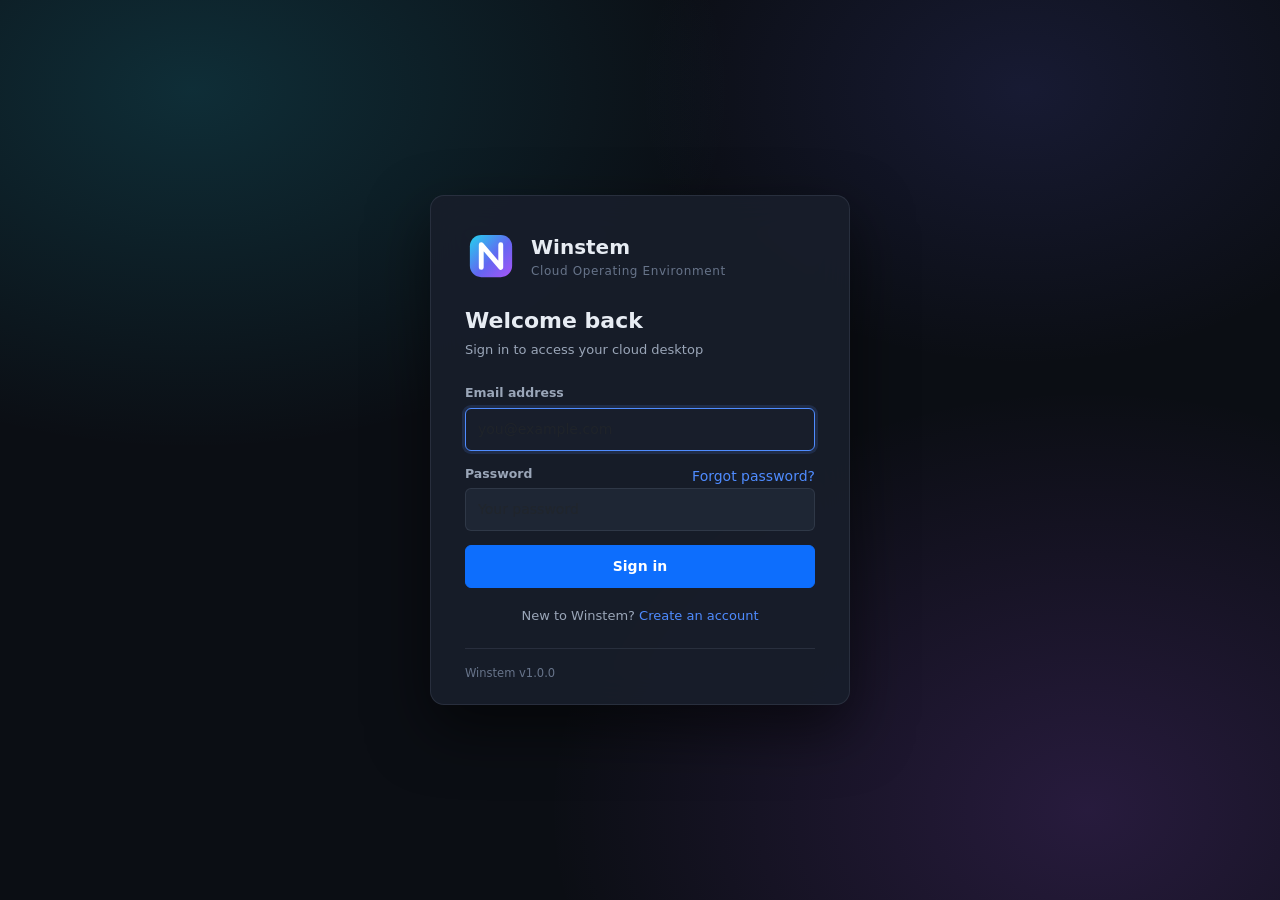
==== commit 46fe965e: "Fix critical boot failure: declare Winstem namespace before modules load (ReferenceError cascade)" ====
--- a/index.html
+++ b/index.html
@@ -361,6 +361,9 @@
 
 <!-- Bootstrap modal root -->
 <div id="modal-root"></div>
+
+<!-- Application namespace — must exist before any module loads. -->
+<script>window.Winstem = window.Winstem || {};</script>
 
 <!-- Optional local override config (gitignored). Loaded before config.js is read. -->
 <script>
